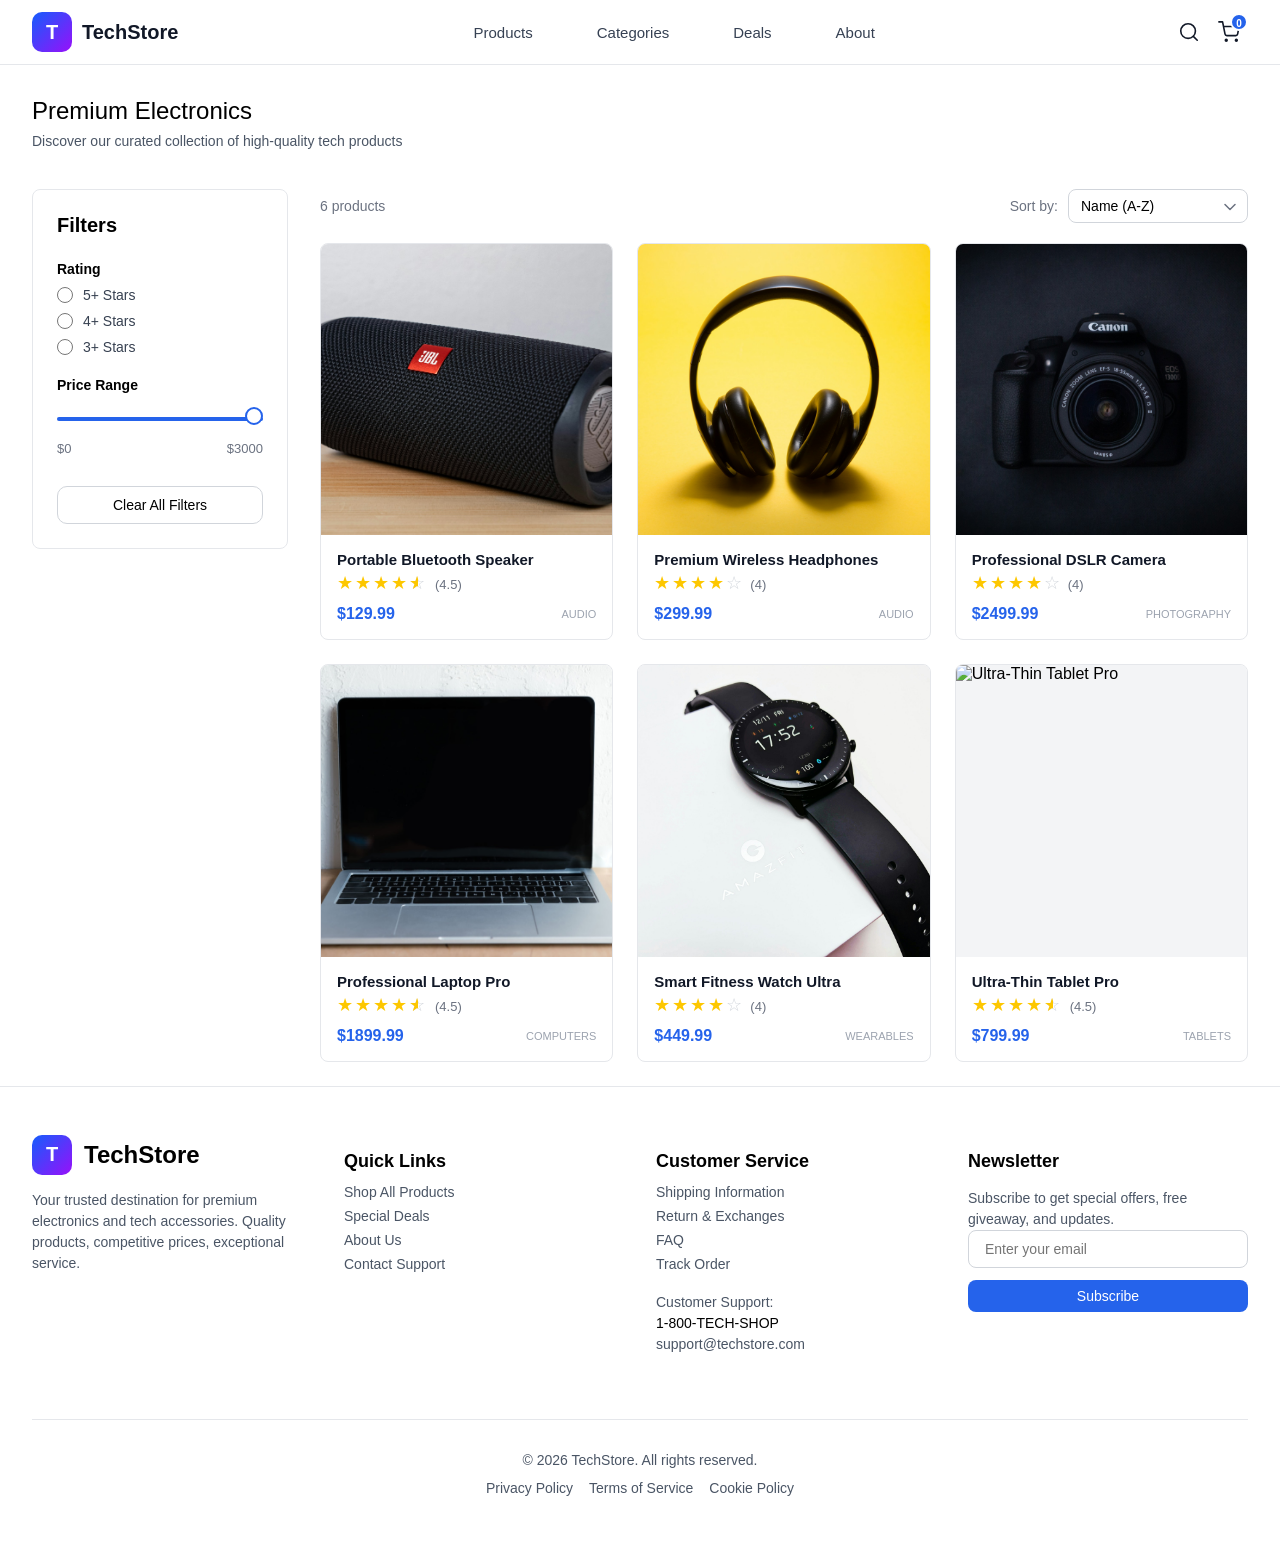
==== index.html @ c1cbee4f "fix style, razdelenie css" ====
<!DOCTYPE html>
<html lang="en">
<head>
    <meta charset="UTF-8">
    <meta name="viewport" content="width=device-width, initial-scale=1.0">
    <title>TechStore — Premium Electronics</title>
    <link rel="stylesheet" href="css/global.css">
    <link rel="stylesheet" href="css/header.css">
    <link rel="stylesheet" href="css/footer.css">
    <link rel="stylesheet" href="css/components.css">
    <link rel="stylesheet" href="css/catalog.css">
</head>
<body>
    <header class="header">
      <div class="container">
        <a href="index.html" class="logo">
            <span class="logo-icon">T</span>
            TechStore
        </a>
        <nav class="nav" aria-label="Main">
          <a href="index.html" class="nav__link">Products</a>
          <a href="#" class="nav__link">Categories</a>
          <a href="#" class="nav__link">Deals</a>
          <a href="#" class="nav__link">About</a>
        </nav>
        <div class="header-icons">
          <button type="button" class="icon-btn" aria-label="Search">
            <svg class="icon-btn__svg" width="22" height="22" viewBox="0 0 24 24" fill="none" stroke="currentColor" stroke-width="1.75" stroke-linecap="round" stroke-linejoin="round" aria-hidden="true"><circle cx="11" cy="11" r="8"/><path d="m21 21-4.3-4.3"/></svg>
          </button>
          <a href="cart.html" class="icon-btn cart-link" aria-label="Cart">
            <svg class="icon-btn__svg" width="22" height="22" viewBox="0 0 24 24" fill="none" stroke="currentColor" stroke-width="1.75" stroke-linecap="round" stroke-linejoin="round" aria-hidden="true"><circle cx="9" cy="21" r="1"/><circle cx="20" cy="21" r="1"/><path d="M1 1h4l2.68 13.39a2 2 0 0 0 2 1.61h9.72a2 2 0 0 0 2-1.61L23 6H6"/></svg>
            <span class="cart-badge">0</span>
          </a>
        </div>
    </div>
  </header>
   <main class="container">
    <div class="catalog-title">
        <h1>Premium Electronics</h1>
        <p>Discover our curated collection of high-quality tech products</p>
    </div>
    
    <div class="catalog-layout">

        <aside class="filters">
            <h3 class="filters__title">Filters</h3>

            <div class="filter-group">
                <h4 class="filter-group__title">Rating</h4>
                <label class="filter-option"><input type="radio" name="rating" value="5"> 5+ Stars</label>
                <label class="filter-option"><input type="radio" name="rating" value="4"> 4+ Stars</label>
                <label class="filter-option"><input type="radio" name="rating" value="3"> 3+ Stars</label>
            </div>

            <div class="filter-group">
                <h4 class="filter-group__title">Price Range</h4>
                <div class="price-range-single">
                    <div class="price-range-single__rail" aria-hidden="true"></div>
                    <div class="price-range-single__fill" id="price-range-fill" aria-hidden="true"></div>
                    <input type="range" id="price-range" class="price-range-single__input" min="0" max="3000" step="1" value="3000" aria-label="Maximum price">
                </div>
                <div class="price-labels">
                    <span>$0</span>
                    <span id="price-max">$3000</span>
                </div>
            </div>

            <button type="button" class="btn-clear" onclick="clearFilters()">Clear All Filters</button>
        </aside>

        <div class="catalog-right">
            <div class="catalog-toolbar">
                <span id="products-count"></span>
                <div class="sort">
                    <label class="sort__label" for="sort-select">Sort by:</label>
                    <div class="sort-select-wrap">
                        <select id="sort-select" class="sort-select" onchange="applySortAndFilter()">
                            <option value="name-asc">Name (A-Z)</option>
                            <option value="name-desc">Name (Z-A)</option>
                            <option value="price-asc">Price (Low to High)</option>
                            <option value="price-desc">Price (High to Low)</option>
                        </select>
                        <span class="sort-select__chev" aria-hidden="true">
                            <svg width="12" height="8" viewBox="0 0 12 8" fill="none"><path d="M1 1.5 6 6.5 11 1.5" stroke="currentColor" stroke-width="1.5" stroke-linecap="round" stroke-linejoin="round"/></svg>
                        </span>
                    </div>
                </div>
            </div>
            <div class="products-grid" id="products-grid"></div>
        </div>
    </div>

    </main>

    <footer class = "footer">
        <div>
            <div class = "footer-brand">
                <div class="footer-logo">
                    <div class="logo-icon">T</div>
                    <span class="logo-text">TechStore</span>
                </div>
                <p>
                    Your trusted destination for premium electronics and tech accessories. Quality products, competitive prices, exceptional service.
                </p>
                <p>

                </p>
            </div>

            <div class = "footer-links">
                <h3>Quick Links</h3>
                <ul>
                    <a href = "#">Shop All Products</a><br>
                    <a href = "#">Special Deals</a><br>
                    <a href = "#">About Us</a><br>
                    <a href = "#">Contact Support</a>
                </ul>
            </div>

            <div class = "footer-service">
                <h3>Customer Service</h3>
                <ul>
                    <a href = "#">Shipping Information</a><br>
                    <a href = "#">Return & Exchanges</a><br>
                    <a href = "#">FAQ</a><br>
                    <a href = "#">Track Order</a>
                </ul>
                <p>
                    Customer Support:<br>
                    <strong style="font-weight: 500; color: #000000;">1-800-TECH-SHOP</strong><br>
                    support@techstore.com
                </p>
            </div>

            <div class = "footer-newsletter">
                <h3>Newsletter</h3>
                <p>
                    Subscribe to get special offers, free giveaway, and updates.
                </p>
                <input type = "email" name = "email" placeholder = "Enter your email" required>
                <br>
                <button type = "submit">Subscribe</button>
            </div> 

            <div class ="footer-bottom">
                <p>
                    © 2026 TechStore. All rights reserved.
                </p>    
                <ul>
                    <a href = "#"> Privacy Policy</a>
                    <a href = "#"> Terms of Service</a>
                    <a href = "#"> Cookie Policy</a>
                </ul>
            </div>
        </div>
    </footer>
<script src="js/data.js"></script>
<script src="js/stars.js"></script>
<script src="js/cart.js"></script>
<script src="js/catalog.js"></script>
</body>
</html>
---- css/global.css ----
* {
    margin: 0;
    padding: 0;
    box-sizing: border-box;
}

body {
    font-family: 'Segoe UI', sans-serif;
    color: black;
    background: white;
}

a {
    text-decoration: none;
    color: inherit;
}

.container {
    max-width: 1536px;
    margin: 0 auto;
    padding: 0 32px;
}
---- css/header.css ----
.header {
    background-color: #fff;
    position: sticky;
    top: 0;
    z-index: 50;
    border-bottom: 1px solid #e5e7eb;
}

.header .container {
    display: flex;
    align-items: center;
    justify-content: space-between;
    min-height: 64px;
}

.header .logo { justify-self: start; }
.header .nav { grid-column: 2; justify-self: center; }
.header .header-icons { grid-column: 3; justify-self: end; }

.logo {
    display: flex;
    align-items: center;
    gap: 10px;
    font-size: 20px;
    font-weight: 700;
    color: #111827;
    flex-shrink: 0;
}

.logo-icon {
    background-image: linear-gradient(to right bottom, #155DFC 0%, #9810FA 100%);
    color: white;
    width: 40px;
    height: 40px;
    border-radius: 10px;
    display: flex;
    align-items: center;
    font-weight: 700;
    justify-content: center;
    font-size: 20px;
}

.nav {
    display: flex;
    align-items: center;
    justify-content: center;
    flex-wrap: wrap;
    gap: 64px;
}

.nav__link {
    color: #364153;
    font-size: 15px;
    font-weight: 475;
    transition: color 0.2s;
    text-decoration: none;
    white-space: nowrap;
}

.nav__link:hover { color: #2563eb; }

.header-icons {
    display: flex;
    align-items: center;
    justify-content: flex-end;
    gap: 2px;
    flex-shrink: 0;
}

.icon-btn {
    display: flex;
    align-items: center;
    justify-content: center;
    background: none;
    border: none;
    padding: 8px;
    cursor: pointer;
    position: relative;
    color: #111827;
    border-radius: 8px;
    transition: color 0.2s, background 0.2s;
}

.icon-btn:hover {
    color: #2563eb;
    background: rgba(0, 0, 0, 0.04);
}

.icon-btn__svg { display: block; flex-shrink: 0; }

.cart-badge {
    position: absolute;
    top: 0;
    right: 0;
    min-width: 18px;
    height: 18px;
    padding: 0 4px;
    background: #2563eb;
    color: white;
    font-size: 10px;
    font-weight: 600;
    line-height: 18px;
    text-align: center;
    border-radius: 9px;
    border: 2px solid #fff;
    box-sizing: border-box;
}

@media (max-width: 720px) {
    .header .container {
        flex-wrap: wrap;
        row-gap: 10px;
        height: auto;
        min-height: 56px;
        padding-top: 12px;
        padding-bottom: 12px;
    }
    .header .logo { order: 1; }
    .header .header-icons { order: 2; margin-left: auto; }
    .header .nav {
        order: 3;
        width: 100%;
        gap: 20px;
    }
}
---- css/footer.css ----
.footer {
    background-color: white;
    border-top: 1px solid #e5e7eb; 
    padding: 48px 0;
}

.footer ul { list-style: none; }
.footer a { transition: color 0.2s ease; }

.footer > div {
    max-width: 1536px;
    margin: 0 auto;
    padding: 0 32px;
    display: grid;
    gap: 32px;
    grid-template-columns: 1fr; 
}

@media (min-width: 768px) {
    .footer > div { grid-template-columns: repeat(2, minmax(0, 1fr)); }
}

@media (min-width: 1024px) {
    .footer > div { grid-template-columns: repeat(4, minmax(0, 1fr)); }
}

.footer-logo {
    display: flex;
    align-items: center;
    gap: 12px;
    margin-bottom: 15px;
}

.logo-text { font-weight: 650; font-size: 24px; color: #000; }

.footer-brand p {
    font-size: 14px;
    line-height: 1.5;
    color: #4A5565;
    margin-top: 8px;
}

.footer h3 {
    font-size: 18px;
    font-weight: 600;
    margin-top: 16px;
    margin-bottom: 8px; 
}

.footer a {
    color: #4A5565;
    display: inline-block;
    padding: 4px 0;
    font-size: 14px;
}

.footer a:hover { color: #2563eb; }

.footer-service p, .footer-newsletter p {
    margin-top: 16px;
    font-size: 14px;
    color: #4A5565;
    line-height: 1.5;
}

.footer-newsletter input[type="email"] {
    width: 100%;
    padding: 10px 16px;
    border: 1px solid #d1d5db;
    border-radius: 8px;
    font-size: 14px;
    outline: none;
    transition: border-color 0.2s, box-shadow 0.2s;
    box-sizing: border-box;
    margin-bottom: 12px;
}

.footer-newsletter input[type="email"]:focus {
    border-color: #2563eb;
    box-shadow: 0 0 0 2px rgba(37, 99, 235, 0.2);
}

.footer-newsletter button {
    width: 100%;
    background-color: #2563eb;
    color: white;
    border: none;
    border-radius: 8px;
    padding: 8px 16px;
    font-size: 14px;
    font-weight: 500;
    cursor: pointer;
    transition: background-color 0.2s;
}

.footer-newsletter button:hover { background-color: #1d4ed8; }

.footer-bottom {
    grid-column: 1 / -1;
    text-align: center;
    margin-top: 32px;
    padding-top: 32px;
    border-top: 1px solid #e5e7eb; 
    font-size: 14px;
    color: #4A5565;
}

.footer-bottom ul {
    margin-top: 8px;
    display: flex;
    justify-content: center;
    gap: 16px;
    flex-wrap: wrap;
}
---- css/components.css ----
.btn {
    display: inline-block;
    padding: 12px 28px;
    background: #2563eb;
    color: #fff;
    border-radius: 8px;
    font-weight: 600;
    transition: background 0.2s;
    cursor: pointer;
    border: none;
}
.btn:hover { background: #1d4ed8; }

.stars-inline {
    display: inline-flex;
    align-items: center;
    gap: 2px;
    font-size: 18px;
    line-height: 1;
}

.star { display: inline-block; line-height: 1; }
.star.full, .star--full { color: #fdc700; }
.star.empty, .star--empty { color: #d1d5db; }
.star--half { position: relative; width: 1em; height: 1em; }
.star__half-bg { position: absolute; left: 0; top: 0; color: #d1d5db; line-height: 1; }
.star__half-fg {
    position: absolute; left: 0; top: 0; width: 50%;
    overflow: hidden; color: #fdc700; line-height: 1;
}

.rating-num {
    font-size: 13px;
    color: #6b7280;
    margin-left: 8px;
}
---- css/catalog.css ----
.catalog-title { padding: 32px 0 16px; }
.catalog-title h1 { font-size: 24px; font-weight: 500; margin: 0 0 8px; }
.catalog-title p { color: #4A5565; font-size: 14px; }

.catalog-layout {
    display: flex;
    gap: 32px;
    align-items: flex-start;
    padding: 24px 0;
}

.filters {
    width: 256px;
    flex-shrink: 0;
    background-color: #FFFFFF;
    border: 1px solid #E5E7EB;
    border-radius: 8px;
    padding: 24px;
    position: sticky;
    top: 96px;
}

.filters__title { font-size: 20px; font-weight: 600; margin-bottom: 24px; display: flex; }
.filter-group { margin-bottom: 22px; }
.filter-group__title { font-size: 14px; font-weight: 600; margin-bottom: 10px; }
.filter-option { display: flex; align-items: center; gap: 10px; font-size: 14px; color: #374151; margin-bottom: 10px; cursor: pointer; }
.filter-option input[type="radio"] { width: 16px; height: 16px; accent-color: #2563eb; }

.price-range-single { position: relative; height: 32px; margin-top: 8px; margin-bottom: 6px; }
.price-range-single__rail { position: absolute; left: 0; right: 0; top: 50%; transform: translateY(-50%); height: 4px; background: #e5e7eb; border-radius: 2px; }
.price-range-single__fill { position: absolute; left: 0; top: 50%; transform: translateY(-50%); height: 4px; background: #2563eb; border-radius: 2px; }
.price-range-single__input { position: absolute; left: 0; top: 0; width: 100%; height: 32px; margin: 0; background: none; appearance: none; }
.price-range-single__input::-webkit-slider-thumb { appearance: none; width: 18px; height: 18px; margin-top: -7px; border-radius: 50%; background: #fff; border: 2px solid #2563eb; cursor: pointer; }
.price-labels { display: flex; justify-content: space-between; font-size: 13px; color: #6b7280; }
.btn-clear { width: 100%; padding: 10px 16px; margin-top: 8px; border: 1px solid #d1d5db; background: #fff; border-radius: 10px; font-size: 14px; font-weight: 500; cursor: pointer; }

.catalog-right { flex: 1; min-width: 0; }
.catalog-toolbar { display: flex; justify-content: space-between; align-items: center; margin-bottom: 20px; font-size: 14px; color: #6b7280; }
.sort { display: flex; align-items: center; gap: 10px; }
.sort-select { border: 1px solid #d1d5db; border-radius: 8px; padding: 8px 36px 8px 12px; font-size: 14px; background: #fff; min-width: 180px; appearance: none; cursor: pointer; }
.sort-select-wrap { position: relative; }
.sort-select__chev { position: absolute; right: 12px; top: 50%; transform: translateY(-50%); pointer-events: none; }

.products-grid {
    display: grid;
    grid-template-columns: repeat(3, minmax(0, 1fr));
    gap: 24px;
}

.product-card {
    border: 1px solid #e5e7eb;
    border-radius: 8px;
    background: #fff;
    display: flex;
    flex-direction: column;
    width: 100%;
    height: 100%;
    overflow: hidden;
    transition: box-shadow 0.25s ease;
}

.product-card:hover { box-shadow: 0 10px 15px -3px rgba(0,0,0,0.1); }

.product-card__media { display: block; width: 100%; aspect-ratio: 1/1; overflow: hidden; background: #f3f4f6; }
.product-card img { width: 100%; height: 100%; object-fit: cover; transition: transform 0.3s; }
.product-card:hover img { transform: scale(1.05); }

.product-card__info { padding: 16px; display: flex; flex-direction: column; flex-grow: 1; }
.product-card__name { font-size: 15px; font-weight: 600; margin-bottom: 6px; color: #111827; }
.product-card__bottom { display: flex; justify-content: space-between; align-items: center; margin-top: auto; padding-top: 12px; }
.product-card__price { font-size: 16px; font-weight: 700; color: #2563eb; }
.product-card__category { font-size: 11px; color: #9ca3af; text-transform: uppercase; }

@media (max-width: 1024px) {
    .catalog-layout { flex-direction: column; }
    .filters { width: 100%; position: static; }
    .products-grid { grid-template-columns: repeat(2, minmax(0, 1fr)); }
}
@media (max-width: 640px) {
    .products-grid { grid-template-columns: 1fr; }
}
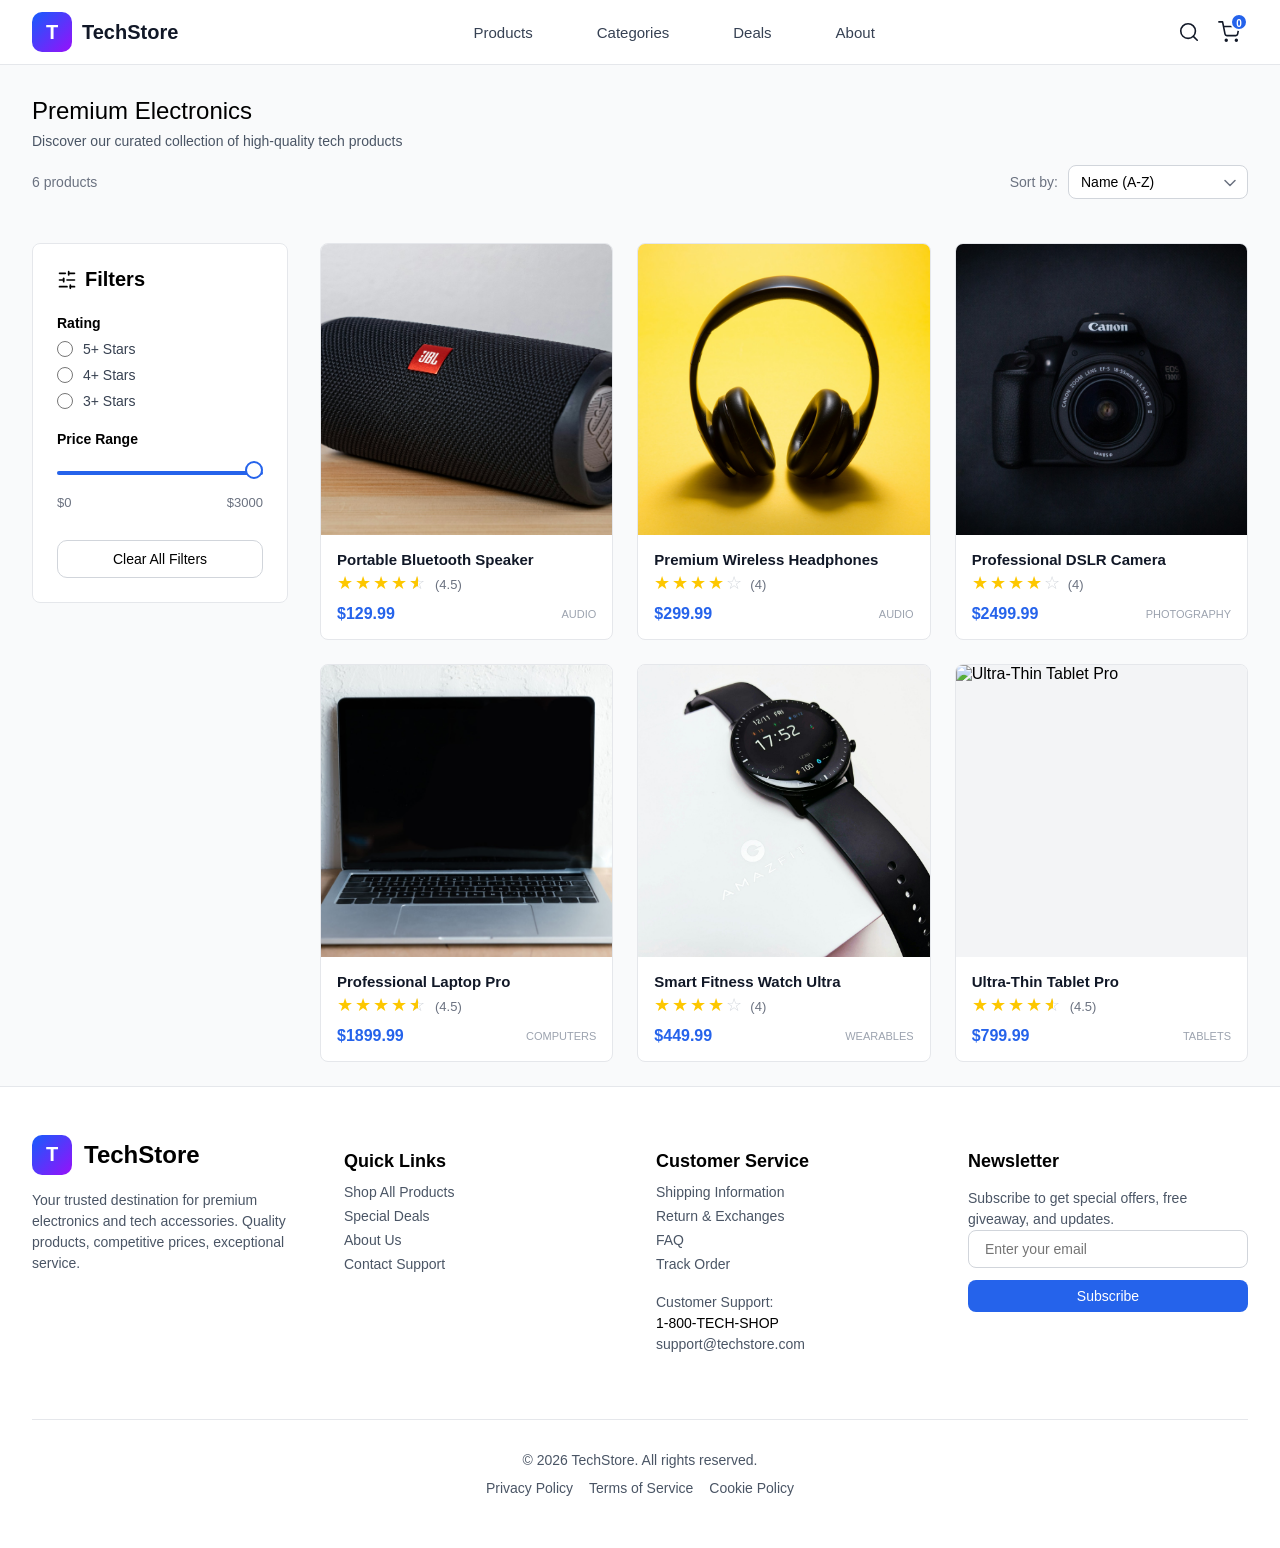
==== commit 13c27a04: "fix structure product visualize" ====
--- a/index.html
+++ b/index.html
@@ -40,10 +40,30 @@
         <p>Discover our curated collection of high-quality tech products</p>
     </div>
     
+    <div class="catalog-toolbar">
+                    <span id="products-count"></span>
+                    <div class="sort">
+                        <label class="sort__label" for="sort-select">Sort by:</label>
+                        <div class="sort-select-wrap">
+                            <select id="sort-select" class="sort-select" onchange="applySortAndFilter()">
+                                <option value="name-asc">Name (A-Z)</option>
+                                <option value="name-desc">Name (Z-A)</option>
+                                <option value="price-asc">Price (Low to High)</option>
+                                <option value="price-desc">Price (High to Low)</option>
+                            </select>
+                            <span class="sort-select__chev" aria-hidden="true">
+                                <svg width="12" height="8" viewBox="0 0 12 8" fill="none"><path d="M1 1.5 6 6.5 11 1.5" stroke="currentColor" stroke-width="1.5" stroke-linecap="round" stroke-linejoin="round"/></svg>
+                            </span>
+                        </div>
+                    </div>
+                </div>
+
     <div class="catalog-layout">
 
         <aside class="filters">
-            <h3 class="filters__title">Filters</h3>
+            <h3 class="filters__title" style="display: flex; align-items: center; gap: 8px;">
+             <img src="icons/filters.svg" alt="filters" width="20" height="20">Filters
+            </h3>
 
             <div class="filter-group">
                 <h4 class="filter-group__title">Rating</h4>
@@ -69,23 +89,7 @@
         </aside>
 
         <div class="catalog-right">
-            <div class="catalog-toolbar">
-                <span id="products-count"></span>
-                <div class="sort">
-                    <label class="sort__label" for="sort-select">Sort by:</label>
-                    <div class="sort-select-wrap">
-                        <select id="sort-select" class="sort-select" onchange="applySortAndFilter()">
-                            <option value="name-asc">Name (A-Z)</option>
-                            <option value="name-desc">Name (Z-A)</option>
-                            <option value="price-asc">Price (Low to High)</option>
-                            <option value="price-desc">Price (High to Low)</option>
-                        </select>
-                        <span class="sort-select__chev" aria-hidden="true">
-                            <svg width="12" height="8" viewBox="0 0 12 8" fill="none"><path d="M1 1.5 6 6.5 11 1.5" stroke="currentColor" stroke-width="1.5" stroke-linecap="round" stroke-linejoin="round"/></svg>
-                        </span>
-                    </div>
-                </div>
-            </div>
+            
             <div class="products-grid" id="products-grid"></div>
         </div>
     </div>
--- a/css/global.css
+++ b/css/global.css
@@ -7,7 +7,7 @@
 body {
     font-family: 'Segoe UI', sans-serif;
     color: black;
-    background: white;
+    background: #f9fafb;
 }
 
 a {
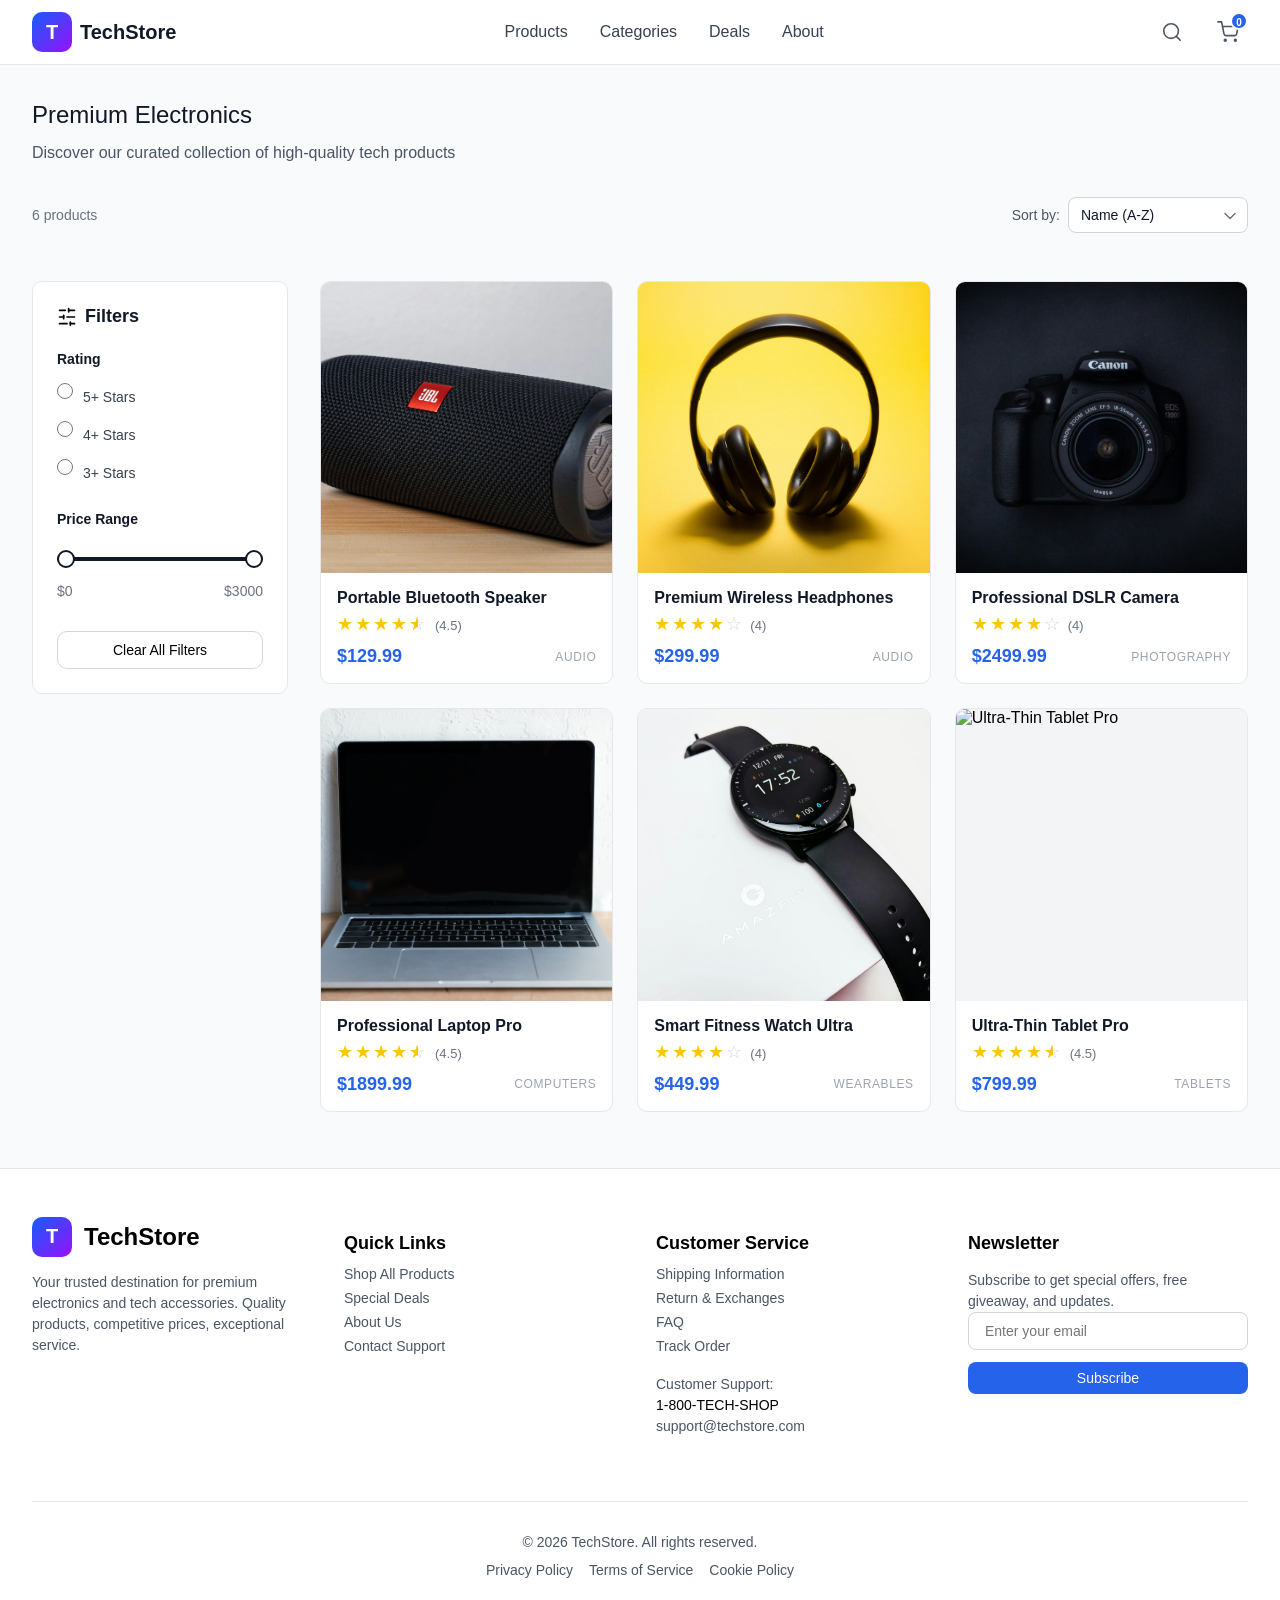
==== commit 6b956e83: "fix catalog adding dual range slider" ====
--- a/index.html
+++ b/index.html
@@ -72,16 +72,20 @@
                 <label class="filter-option"><input type="radio" name="rating" value="3"> 3+ Stars</label>
             </div>
 
-            <div class="filter-group">
+                        <div class="filter-group">
                 <h4 class="filter-group__title">Price Range</h4>
-                <div class="price-range-single">
-                    <div class="price-range-single__rail" aria-hidden="true"></div>
-                    <div class="price-range-single__fill" id="price-range-fill" aria-hidden="true"></div>
-                    <input type="range" id="price-range" class="price-range-single__input" min="0" max="3000" step="1" value="3000" aria-label="Maximum price">
+                
+                <div class="dual-slider-container">
+                    <div class="dual-slider-track"></div>
+                    <div class="dual-slider-fill" id="slider-fill"></div>
+                    
+                    <input type="range" min="0" max="3000" value="0" id="slider-min" class="dual-slider-input">
+                    <input type="range" min="0" max="3000" value="3000" id="slider-max" class="dual-slider-input">
                 </div>
+
                 <div class="price-labels">
-                    <span>$0</span>
-                    <span id="price-max">$3000</span>
+                    <span id="price-min-label">$0</span>
+                    <span id="price-max-label">$3000</span>
                 </div>
             </div>
 
--- a/css/header.css
+++ b/css/header.css
@@ -20,11 +20,12 @@
 .logo {
     display: flex;
     align-items: center;
-    gap: 10px;
+    gap: 8px;
     font-size: 20px;
     font-weight: 700;
     color: #111827;
     flex-shrink: 0;
+    text-decoration: none;
 }
 
 .logo-icon {
@@ -45,14 +46,14 @@
     align-items: center;
     justify-content: center;
     flex-wrap: wrap;
-    gap: 64px;
+    gap: 32px;
 }
 
 .nav__link {
-    color: #364153;
-    font-size: 15px;
-    font-weight: 475;
-    transition: color 0.2s;
+    color: #374151;
+    font-size: 16px;
+    font-weight: 500;
+    transition: color 0.15 ease-in-out;
     text-decoration: none;
     white-space: nowrap;
 }
@@ -63,7 +64,7 @@
     display: flex;
     align-items: center;
     justify-content: flex-end;
-    gap: 2px;
+    gap: 16px;
     flex-shrink: 0;
 }
 
@@ -73,20 +74,25 @@
     justify-content: center;
     background: none;
     border: none;
+    width: 40px;
+    height: 40px;
     padding: 8px;
     cursor: pointer;
     position: relative;
-    color: #111827;
-    border-radius: 8px;
+    color: #4b5563;
+    border-radius: 50%;
     transition: color 0.2s, background 0.2s;
 }
 
 .icon-btn:hover {
-    color: #2563eb;
-    background: rgba(0, 0, 0, 0.04);
+    color: #111827;
+    background: #f3f4f6;
 }
 
-.icon-btn__svg { display: block; flex-shrink: 0; }
+.icon-btn__svg { 
+    display: block; 
+    flex-shrink: 0; 
+}
 
 .cart-badge {
     position: absolute;
--- a/css/catalog.css
+++ b/css/catalog.css
@@ -1,6 +1,19 @@
-.catalog-title { padding: 32px 0 16px; }
-.catalog-title h1 { font-size: 24px; font-weight: 500; margin: 0 0 8px; }
-.catalog-title p { color: #4A5565; font-size: 14px; }
+
+main.container {
+    padding-top: 32px;
+    padding-bottom: 32px;
+}
+
+.catalog-title { padding:0; padding-bottom: 32px; }
+.catalog-title h1 { 
+    font-size: 24px;
+    line-height: 36px; 
+    font-weight: 500; 
+    color: #111827;
+    margin: 0 0 8px 0;
+    letter-spacing: normal; 
+}
+.catalog-title p { color: #4A5565; font-size: 16px; line-height: 24px; margin: 0;}
 
 .catalog-layout {
     display: flex;
@@ -14,33 +27,145 @@
     flex-shrink: 0;
     background-color: #FFFFFF;
     border: 1px solid #E5E7EB;
-    border-radius: 8px;
+    border-radius: 10px;
     padding: 24px;
     position: sticky;
     top: 96px;
 }
 
-.filters__title { font-size: 20px; font-weight: 600; margin-bottom: 24px; display: flex; }
-.filter-group { margin-bottom: 22px; }
-.filter-group__title { font-size: 14px; font-weight: 600; margin-bottom: 10px; }
-.filter-option { display: flex; align-items: center; gap: 10px; font-size: 14px; color: #374151; margin-bottom: 10px; cursor: pointer; }
-.filter-option input[type="radio"] { width: 16px; height: 16px; accent-color: #2563eb; }
-
-.price-range-single { position: relative; height: 32px; margin-top: 8px; margin-bottom: 6px; }
-.price-range-single__rail { position: absolute; left: 0; right: 0; top: 50%; transform: translateY(-50%); height: 4px; background: #e5e7eb; border-radius: 2px; }
-.price-range-single__fill { position: absolute; left: 0; top: 50%; transform: translateY(-50%); height: 4px; background: #2563eb; border-radius: 2px; }
-.price-range-single__input { position: absolute; left: 0; top: 0; width: 100%; height: 32px; margin: 0; background: none; appearance: none; }
-.price-range-single__input::-webkit-slider-thumb { appearance: none; width: 18px; height: 18px; margin-top: -7px; border-radius: 50%; background: #fff; border: 2px solid #2563eb; cursor: pointer; }
-.price-labels { display: flex; justify-content: space-between; font-size: 13px; color: #6b7280; }
-.btn-clear { width: 100%; padding: 10px 16px; margin-top: 8px; border: 1px solid #d1d5db; background: #fff; border-radius: 10px; font-size: 14px; font-weight: 500; cursor: pointer; }
+.filters__title { font-size: 18px; font-weight: 600; margin-bottom: 24px; display: flex; color: #111827; }
+.filter-group { margin-bottom: 24px; }
+.filter-group__title { font-size: 14px; font-weight: 600;color: #111827; margin-bottom: 16px; }
+.filter-option { 
+    display: flex; 
+    align-items: center; 
+    gap: 10px; 
+    font-size: 14px; 
+    color: #374151; 
+    margin-bottom: 10px; 
+    cursor: pointer; 
+}
+.filter-option input[type="radio"] { 
+    width: 16px;
+    font-size: 14px;
+    margin-bottom: 12px; 
+    height: 16px; 
+    color: #4b5563;
+    accent-color: #2563eb; }
+
+.dual-slider-container {
+    position: relative;
+    height: 32px;
+    margin-top: 10px;
+    margin-bottom: 6px;
+    display: flex;
+    align-items: center;
+}
+.dual-slider-track {
+    position: absolute;
+    width: 100%;
+    height: 4px;
+    background-color: #e5e7eb;
+    border-radius: 2px;
+    z-index: 1;
+}
+
+.dual-slider-fill {
+    position: absolute;
+    height: 4px;
+    background-color: #111827;
+    border-radius: 2px;
+    z-index: 2;
+    left: 0%;
+    right: 100%;
+}
+
+.dual-slider-input{
+    position: absolute;
+    width: 100%;
+    appearance: none;
+    -webkit-appearance: none;
+    background: transparent;
+    pointer-events: none;
+    z-index: 3;
+    margin: 0;
+}
+
+.dual-slider-input::-webkit-slider-thumb{
+    appearance: none;
+    -webkit-appearance: none;
+    pointer-events: auto;
+    width: 18px;
+    height: 18px;
+    border-radius: 50%;
+    background: #fff;
+    border: 2px solid #111827;
+    cursor: pointer;
+    position: relative;
+}
+
+.dual-slider-input::-moz-range-thumb{
+    pointer-events: auto;
+    width: 14px;
+    height: 14px;
+    border-radius: 50%;
+    background: #fff;
+    border: 2px solid #111827;
+    cursor: pointer;
+}
+
+.price-labels{
+    display: flex;
+    justify-content: space-between;
+    margin-top: 8px;
+    width: 100%;
+}
+
+.price-labels span {
+    font-size: 14px;
+    color: #6b7280;
+    font-weight: 500;
+}
+
+.btn-clear { 
+    width: 100%; 
+    padding: 10px 16px; 
+    margin-top: 8px; 
+    border: 1px solid #d1d5db; 
+    background: #fff; 
+    border-radius: 10px; 
+    font-size: 14px; 
+    font-weight: 500; 
+    cursor: pointer; 
+}
 
 .catalog-right { flex: 1; min-width: 0; }
-.catalog-toolbar { display: flex; justify-content: space-between; align-items: center; margin-bottom: 20px; font-size: 14px; color: #6b7280; }
-.sort { display: flex; align-items: center; gap: 10px; }
-.sort-select { border: 1px solid #d1d5db; border-radius: 8px; padding: 8px 36px 8px 12px; font-size: 14px; background: #fff; min-width: 180px; appearance: none; cursor: pointer; }
+.catalog-toolbar { display: flex; justify-content: space-between; align-items: center; margin-bottom: 24px; font-size: 14px; color: #6b7280; }
+.sort { display: flex; align-items: center; gap: 8px; }
+.sort-select { 
+    border: 1px solid #d1d5db; 
+    border-radius: 8px; 
+    padding: 8px 36px 8px 12px;
+    height: 36px; 
+    font-size: 14px;
+    color: #111827; 
+    background: #fff; 
+    min-width: 180px; 
+    appearance: none; 
+    cursor: pointer; }
+
 .sort-select-wrap { position: relative; }
-.sort-select__chev { position: absolute; right: 12px; top: 50%; transform: translateY(-50%); pointer-events: none; }
-
+.sort-select__chev { 
+    position: absolute; 
+    right: 12px; 
+    top: 50%; 
+    transform: translateY(-50%); 
+    pointer-events: none; 
+}
+.sort__label {
+    color: #4b5563;
+    font-size: 14px;
+}
 .products-grid {
     display: grid;
     grid-template-columns: repeat(3, minmax(0, 1fr));
@@ -49,27 +174,27 @@
 
 .product-card {
     border: 1px solid #e5e7eb;
-    border-radius: 8px;
+    border-radius: 10px;
     background: #fff;
     display: flex;
     flex-direction: column;
     width: 100%;
     height: 100%;
     overflow: hidden;
-    transition: box-shadow 0.25s ease;
-}
-
-.product-card:hover { box-shadow: 0 10px 15px -3px rgba(0,0,0,0.1); }
+    transition: box-shadow 0.15s cubic-bezier(0.4, 0, 0.2, 1);
+}
+
+.product-card:hover { box-shadow: 0 10px 15px -3px rgba(0, 0, 0, 0.1), 0 4px 6px -4px rgba(0, 0, 0, 0.1);}
 
 .product-card__media { display: block; width: 100%; aspect-ratio: 1/1; overflow: hidden; background: #f3f4f6; }
 .product-card img { width: 100%; height: 100%; object-fit: cover; transition: transform 0.3s; }
 .product-card:hover img { transform: scale(1.05); }
 
-.product-card__info { padding: 16px; display: flex; flex-direction: column; flex-grow: 1; }
-.product-card__name { font-size: 15px; font-weight: 600; margin-bottom: 6px; color: #111827; }
+.product-card__info { padding:16px; display: flex; flex-direction: column; flex-grow: 1; }
+.product-card__name { font-size: 16px; font-weight: 600; margin-bottom: 8px; color: #111827; }
 .product-card__bottom { display: flex; justify-content: space-between; align-items: center; margin-top: auto; padding-top: 12px; }
-.product-card__price { font-size: 16px; font-weight: 700; color: #2563eb; }
-.product-card__category { font-size: 11px; color: #9ca3af; text-transform: uppercase; }
+.product-card__price { font-size: 18px; font-weight: 700; color: #2563eb; }
+.product-card__category { font-size: 12px; color: #9ca3af; text-transform: uppercase; letter-spacing: 0.05em; }
 
 @media (max-width: 1024px) {
     .catalog-layout { flex-direction: column; }
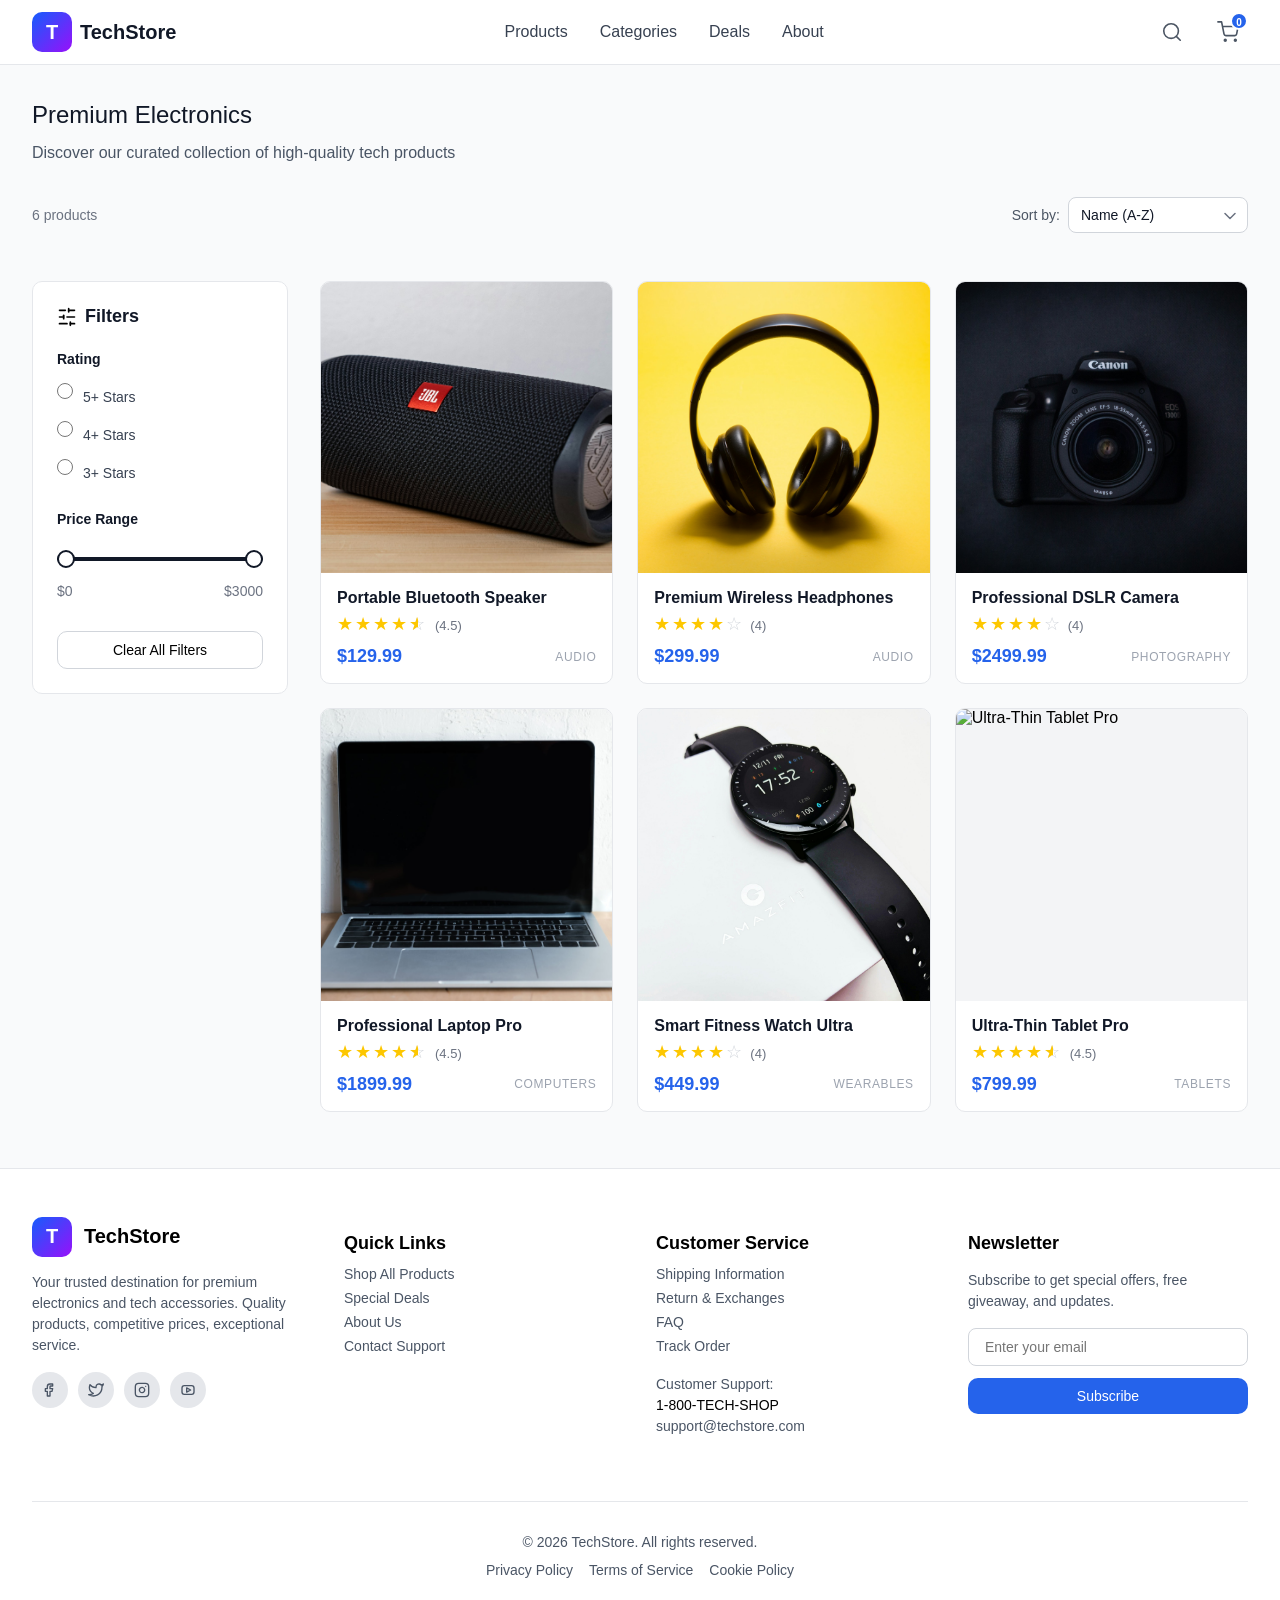
==== commit 882e6b36: "Create icons for social networks. Now the text for the empty cart is in the middle" ====
--- a/index.html
+++ b/index.html
@@ -110,9 +110,31 @@
                 <p>
                     Your trusted destination for premium electronics and tech accessories. Quality products, competitive prices, exceptional service.
                 </p>
-                <p>
-
-                </p>
+                <div class="footer-social">
+                    <a href="#" class="footer-social__link" aria-label="Facebook">
+                        <svg class="footer-social__icon" viewBox="0 0 24 24" fill="none" stroke="currentColor" stroke-width="2" stroke-linecap="round" stroke-linejoin="round" aria-hidden="true">
+                            <path d="M15 3h-3a4 4 0 0 0-4 4v3H5v4h3v7h4v-7h3l1-4h-4V7a1 1 0 0 1 1-1h3V3z"/>
+                        </svg>
+                    </a>
+                    <a href="#" class="footer-social__link" aria-label="Twitter">
+                        <svg class="footer-social__icon" viewBox="0 0 24 24" fill="none" stroke="currentColor" stroke-width="2" stroke-linecap="round" stroke-linejoin="round" aria-hidden="true">
+                            <path d="M23 3a10.9 10.9 0 0 1-3.14 1.53A4.48 4.48 0 0 0 12 7.5v1A10.66 10.66 0 0 1 3 4s-4 9 5 13a11.64 11.64 0 0 1-7 2c9 5 20 0 20-11.5a4.5 4.5 0 0 0-.08-.83A7.72 7.72 0 0 0 23 3z"/>
+                        </svg>
+                    </a>
+                    <a href="#" class="footer-social__link" aria-label="Instagram">
+                        <svg class="footer-social__icon" viewBox="0 0 24 24" fill="none" stroke="currentColor" stroke-width="2" stroke-linecap="round" stroke-linejoin="round" aria-hidden="true">
+                            <rect x="2" y="2" width="20" height="20" rx="5" ry="5"/>
+                            <path d="M16 11.37a4 4 0 1 1-3.37-3.37 4 4 0 0 1 3.37 3.37z"/>
+                            <line x1="17.5" y1="6.5" x2="17.5" y2="6.5"/>
+                        </svg>
+                    </a>
+                    <a href="#" class="footer-social__link" aria-label="YouTube">
+                        <svg class="footer-social__icon" viewBox="0 0 24 24" fill="none" stroke="currentColor" stroke-width="2" stroke-linecap="round" stroke-linejoin="round" aria-hidden="true">
+                            <rect x="3" y="5.5" width="18" height="13" rx="3.5" ry="3.5"/>
+                            <polygon points="10 8.8 16 12 10 15.2 10 8.8"/>
+                        </svg>
+                    </a>
+                </div>
             </div>
 
             <div class = "footer-links">
@@ -167,4 +189,4 @@
 <script src="js/cart.js"></script>
 <script src="js/catalog.js"></script>
 </body>
-</html>+</html>
--- a/css/header.css
+++ b/css/header.css
@@ -52,7 +52,7 @@
 .nav__link {
     color: #374151;
     font-size: 16px;
-    font-weight: 500;
+    font-weight: 400;
     transition: color 0.15 ease-in-out;
     text-decoration: none;
     white-space: nowrap;
--- a/css/footer.css
+++ b/css/footer.css
@@ -2,6 +2,7 @@
     background-color: white;
     border-top: 1px solid #e5e7eb; 
     padding: 48px 0;
+    
 }
 
 .footer ul { list-style: none; }
@@ -31,13 +32,43 @@
     margin-bottom: 15px;
 }
 
-.logo-text { font-weight: 650; font-size: 24px; color: #000; }
+.logo-text { font-weight: 700; font-size: 20px; color: #000; }
 
 .footer-brand p {
-    font-size: 14px;
+    font-size: 14px; 
     line-height: 1.5;
     color: #4A5565;
     margin-top: 8px;
+}
+
+.footer-social {
+    display: flex;
+    align-items: center;
+    gap: 10px;
+    margin-top: 16px;
+}
+
+.footer-social__link {
+    width: 36px;
+    height: 36px;
+    border-radius: 50%;
+    background: #e5e7eb;
+    display: inline-flex;
+    align-items: center;
+    justify-content: center;
+    color: #4A5565;
+    padding: 0;
+    transition: background-color 0.2s ease, color 0.2s ease;
+}
+
+.footer-social__link:hover {
+    background: #2563eb;
+    color: #fff;
+}
+
+.footer-social__icon {
+    width: 16px;
+    height: 16px;
 }
 
 .footer h3 {
@@ -54,7 +85,34 @@
     font-size: 14px;
 }
 
+.footer .footer-social__link {
+    width: 36px;
+    height: 36px;
+    border-radius: 50%;
+    background: #e5e7eb;
+    display: inline-flex;
+    align-items: center;
+    justify-content: center;
+    color: #4A5565;
+    padding: 0;
+    font-size: 0;
+    line-height: 1;
+    flex-shrink: 0;
+    transition: background-color 0.2s ease, color 0.2s ease;
+}
+
+.footer .footer-social__icon {
+    width: 16px;
+    height: 16px;
+    display: block;
+}
+
 .footer a:hover { color: #2563eb; }
+
+.footer .footer-social__link:hover {
+    background: #2563eb;
+    color: #fff;
+}
 
 .footer-service p, .footer-newsletter p {
     margin-top: 16px;
@@ -73,6 +131,7 @@
     transition: border-color 0.2s, box-shadow 0.2s;
     box-sizing: border-box;
     margin-bottom: 12px;
+    margin-top: 16px;
 }
 
 .footer-newsletter input[type="email"]:focus {
@@ -82,10 +141,11 @@
 
 .footer-newsletter button {
     width: 100%;
+    height: 36px;
     background-color: #2563eb;
     color: white;
     border: none;
-    border-radius: 8px;
+    border-radius: 10px;
     padding: 8px 16px;
     font-size: 14px;
     font-weight: 500;
@@ -111,4 +171,4 @@
     justify-content: center;
     gap: 16px;
     flex-wrap: wrap;
-}+}
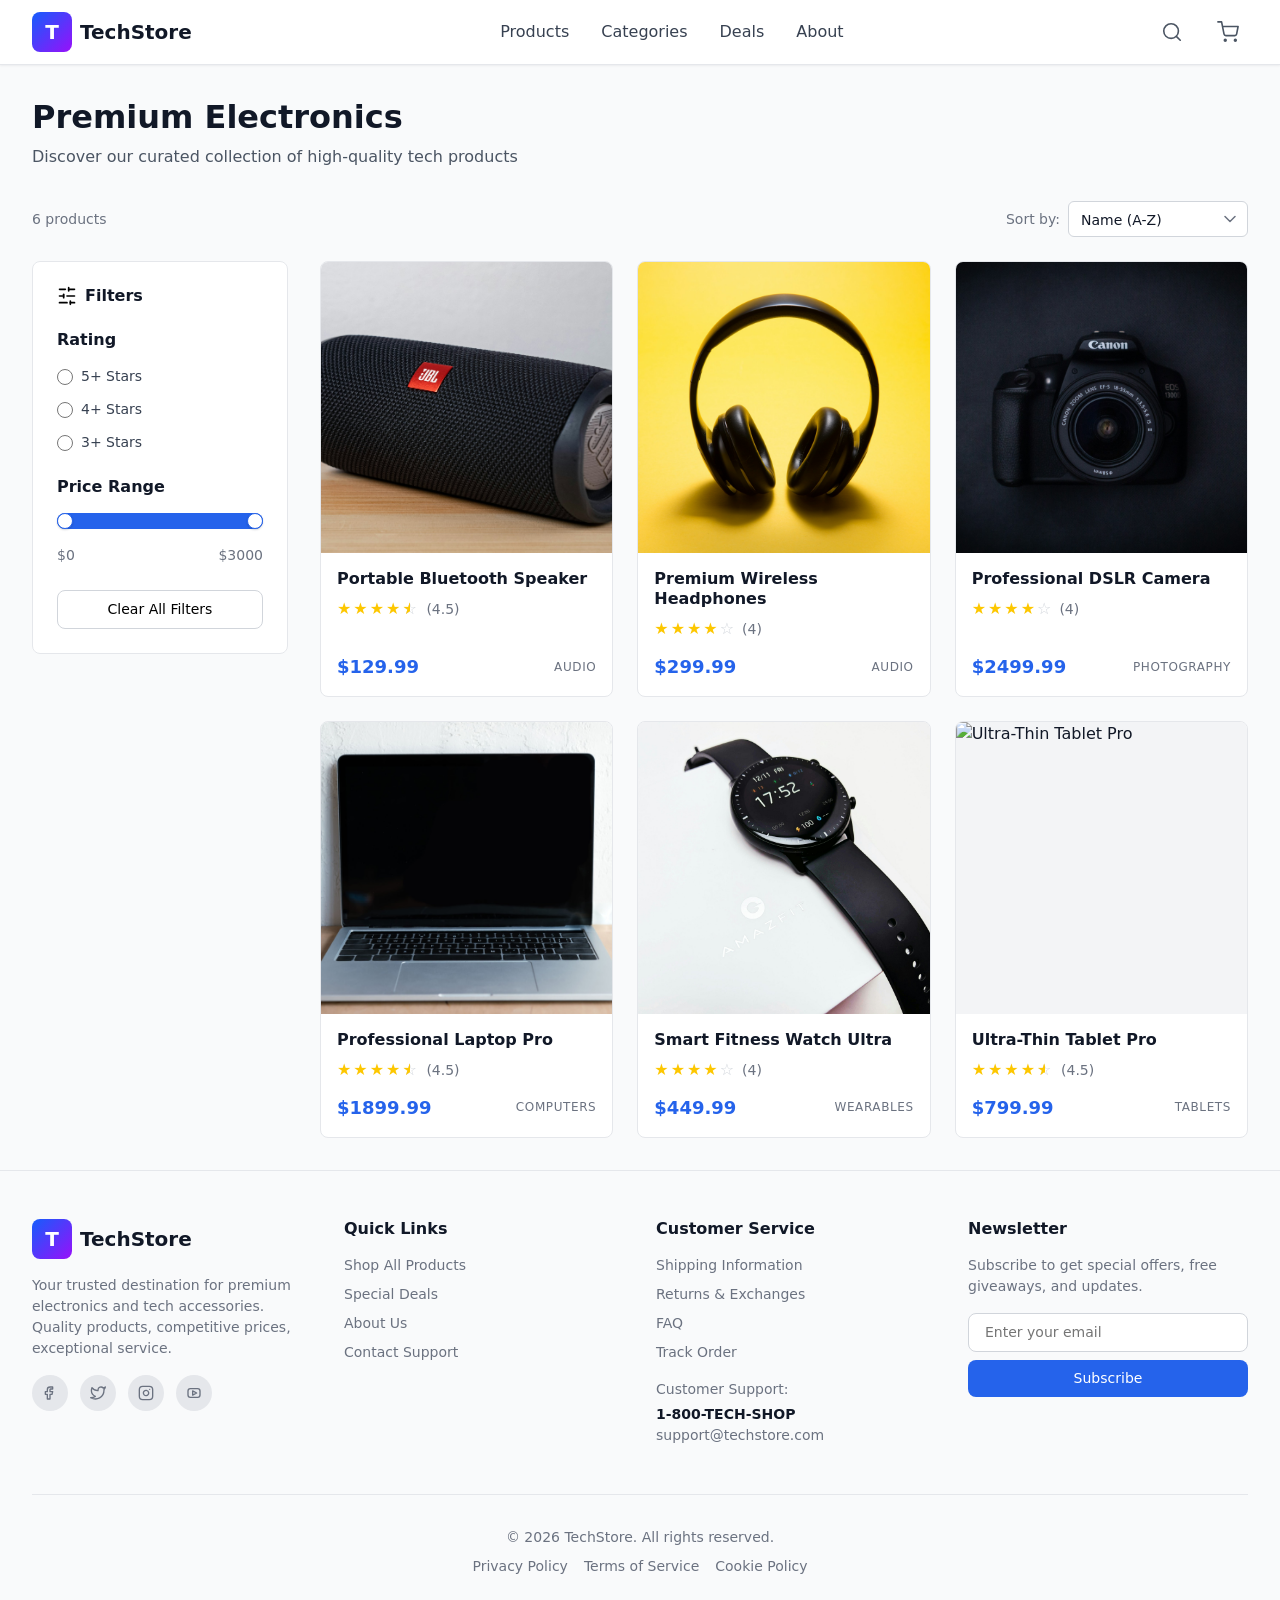
==== commit 0308a8ab: "fix: fixed to pixel-perfect, Den4eek delay" ====
--- a/index.html
+++ b/index.html
@@ -3,7 +3,7 @@
 <head>
     <meta charset="UTF-8">
     <meta name="viewport" content="width=device-width, initial-scale=1.0">
-    <title>TechStore — Premium Electronics</title>
+    <title>TechStore &mdash; Premium Electronics</title>
     <link rel="stylesheet" href="css/global.css">
     <link rel="stylesheet" href="css/header.css">
     <link rel="stylesheet" href="css/footer.css">
@@ -12,181 +12,177 @@
 </head>
 <body>
     <header class="header">
-      <div class="container">
-        <a href="index.html" class="logo">
-            <span class="logo-icon">T</span>
-            TechStore
-        </a>
-        <nav class="nav" aria-label="Main">
-          <a href="index.html" class="nav__link">Products</a>
-          <a href="#" class="nav__link">Categories</a>
-          <a href="#" class="nav__link">Deals</a>
-          <a href="#" class="nav__link">About</a>
-        </nav>
-        <div class="header-icons">
-          <button type="button" class="icon-btn" aria-label="Search">
-            <svg class="icon-btn__svg" width="22" height="22" viewBox="0 0 24 24" fill="none" stroke="currentColor" stroke-width="1.75" stroke-linecap="round" stroke-linejoin="round" aria-hidden="true"><circle cx="11" cy="11" r="8"/><path d="m21 21-4.3-4.3"/></svg>
-          </button>
-          <a href="cart.html" class="icon-btn cart-link" aria-label="Cart">
-            <svg class="icon-btn__svg" width="22" height="22" viewBox="0 0 24 24" fill="none" stroke="currentColor" stroke-width="1.75" stroke-linecap="round" stroke-linejoin="round" aria-hidden="true"><circle cx="9" cy="21" r="1"/><circle cx="20" cy="21" r="1"/><path d="M1 1h4l2.68 13.39a2 2 0 0 0 2 1.61h9.72a2 2 0 0 0 2-1.61L23 6H6"/></svg>
-            <span class="cart-badge">0</span>
-          </a>
+        <div class="container">
+            <a href="index.html" class="logo">
+                <span class="logo-icon">T</span>
+                <span class="logo-wordmark">TechStore</span>
+            </a>
+            <nav class="nav" aria-label="Main">
+                <a href="index.html" class="nav__link">Products</a>
+                <a href="#" class="nav__link">Categories</a>
+                <a href="#" class="nav__link">Deals</a>
+                <a href="#" class="nav__link">About</a>
+            </nav>
+            <div class="header-icons">
+                <button type="button" class="icon-btn" aria-label="Search">
+                    <svg class="icon-btn__svg" width="22" height="22" viewBox="0 0 24 24" fill="none" stroke="currentColor" stroke-width="1.75" stroke-linecap="round" stroke-linejoin="round" aria-hidden="true"><circle cx="11" cy="11" r="8"/><path d="m21 21-4.3-4.3"/></svg>
+                </button>
+                <a href="cart.html" class="icon-btn cart-link" aria-label="Cart">
+                    <svg class="icon-btn__svg" width="22" height="22" viewBox="0 0 24 24" fill="none" stroke="currentColor" stroke-width="1.75" stroke-linecap="round" stroke-linejoin="round" aria-hidden="true"><circle cx="9" cy="21" r="1"/><circle cx="20" cy="21" r="1"/><path d="M1 1h4l2.68 13.39a2 2 0 0 0 2 1.61h9.72a2 2 0 0 0 2-1.61L23 6H6"/></svg>
+                    <span class="cart-badge" hidden></span>
+                </a>
+                <button type="button" class="icon-btn menu-btn" aria-label="Menu">
+                    <svg class="icon-btn__svg" width="22" height="22" viewBox="0 0 24 24" fill="none" stroke="currentColor" stroke-width="1.75" stroke-linecap="round" stroke-linejoin="round" aria-hidden="true"><line x1="4" y1="6" x2="20" y2="6"/><line x1="4" y1="12" x2="20" y2="12"/><line x1="4" y1="18" x2="20" y2="18"/></svg>
+                </button>
+            </div>
         </div>
-    </div>
-  </header>
-   <main class="container">
-    <div class="catalog-title">
-        <h1>Premium Electronics</h1>
-        <p>Discover our curated collection of high-quality tech products</p>
-    </div>
-    
-    <div class="catalog-toolbar">
-                    <span id="products-count"></span>
-                    <div class="sort">
-                        <label class="sort__label" for="sort-select">Sort by:</label>
-                        <div class="sort-select-wrap">
-                            <select id="sort-select" class="sort-select" onchange="applySortAndFilter()">
-                                <option value="name-asc">Name (A-Z)</option>
-                                <option value="name-desc">Name (Z-A)</option>
-                                <option value="price-asc">Price (Low to High)</option>
-                                <option value="price-desc">Price (High to Low)</option>
-                            </select>
-                            <span class="sort-select__chev" aria-hidden="true">
-                                <svg width="12" height="8" viewBox="0 0 12 8" fill="none"><path d="M1 1.5 6 6.5 11 1.5" stroke="currentColor" stroke-width="1.5" stroke-linecap="round" stroke-linejoin="round"/></svg>
-                            </span>
+    </header>
+
+    <main class="container">
+        <div class="catalog-title">
+            <h1>Premium Electronics</h1>
+            <p>Discover our curated collection of high-quality tech products</p>
+        </div>
+
+        <div class="catalog-toolbar">
+            <div class="catalog-toolbar__left">
+                <button type="button" class="catalog-filter-btn" aria-label="Filters">
+                    <img src="icons/filters.svg" alt="" width="16" height="16" aria-hidden="true">
+                    <span>Filters</span>
+                </button>
+                <span id="products-count"></span>
+            </div>
+            <div class="sort">
+                <label class="sort__label" for="sort-select">Sort by:</label>
+                <div class="sort-select-wrap">
+                    <select id="sort-select" class="sort-select" onchange="applySortAndFilter()">
+                        <option value="name-asc">Name (A-Z)</option>
+                        <option value="name-desc">Name (Z-A)</option>
+                        <option value="price-asc">Price (Low to High)</option>
+                        <option value="price-desc">Price (High to Low)</option>
+                    </select>
+                    <span class="sort-select__chev" aria-hidden="true">
+                        <svg width="12" height="8" viewBox="0 0 12 8" fill="none"><path d="M1 1.5 6 6.5 11 1.5" stroke="currentColor" stroke-width="1.5" stroke-linecap="round" stroke-linejoin="round"/></svg>
+                    </span>
+                </div>
+            </div>
+        </div>
+
+        <div class="catalog-layout">
+            <aside class="filters">
+                <div class="filters__panel">
+                    <h2 class="filters__title">
+                        <img src="icons/filters.svg" alt="" width="20" height="20" aria-hidden="true">
+                        Filters
+                    </h2>
+
+                    <div class="filter-group">
+                        <h3 class="filter-group__title">Rating</h3>
+                        <div class="filter-group__options">
+                            <label class="filter-option"><input type="radio" name="rating" value="5"> 5+ Stars</label>
+                            <label class="filter-option"><input type="radio" name="rating" value="4"> 4+ Stars</label>
+                            <label class="filter-option"><input type="radio" name="rating" value="3"> 3+ Stars</label>
                         </div>
+                    </div>
+
+                    <div class="filter-group">
+                        <h3 class="filter-group__title">Price Range</h3>
+                        <div class="dual-slider-container">
+                            <div class="dual-slider-track"></div>
+                            <div class="dual-slider-fill" id="slider-fill"></div>
+                            <input type="range" min="0" max="3000" value="0" id="slider-min" class="dual-slider-input">
+                            <input type="range" min="0" max="3000" value="3000" id="slider-max" class="dual-slider-input">
+                        </div>
+                        <div class="price-labels">
+                            <span id="price-min-label">$0</span>
+                            <span id="price-max-label">$3000</span>
+                        </div>
+                    </div>
+
+                    <button type="button" class="btn-clear" onclick="clearFilters()">Clear All Filters</button>
+                </div>
+            </aside>
+
+            <div class="catalog-right">
+                <div class="products-grid" id="products-grid"></div>
+            </div>
+        </div>
+    </main>
+
+    <footer class="footer">
+        <div>
+            <div class="footer-grid">
+                <div class="footer-brand">
+                    <div class="footer-logo">
+                        <div class="logo-icon">T</div>
+                        <span class="logo-text">TechStore</span>
+                    </div>
+                    <p>Your trusted destination for premium electronics and tech accessories. Quality products, competitive prices, exceptional service.</p>
+                    <div class="footer-social">
+                        <a href="#" class="footer-social__link" aria-label="Facebook">
+                            <svg class="footer-social__icon" viewBox="0 0 24 24" fill="none" stroke="currentColor" stroke-width="2" stroke-linecap="round" stroke-linejoin="round" aria-hidden="true"><path d="M15 3h-3a4 4 0 0 0-4 4v3H5v4h3v7h4v-7h3l1-4h-4V7a1 1 0 0 1 1-1h3V3z"/></svg>
+                        </a>
+                        <a href="#" class="footer-social__link" aria-label="Twitter">
+                            <svg class="footer-social__icon" viewBox="0 0 24 24" fill="none" stroke="currentColor" stroke-width="2" stroke-linecap="round" stroke-linejoin="round" aria-hidden="true"><path d="M23 3a10.9 10.9 0 0 1-3.14 1.53A4.48 4.48 0 0 0 12 7.5v1A10.66 10.66 0 0 1 3 4s-4 9 5 13a11.64 11.64 0 0 1-7 2c9 5 20 0 20-11.5a4.5 4.5 0 0 0-.08-.83A7.72 7.72 0 0 0 23 3z"/></svg>
+                        </a>
+                        <a href="#" class="footer-social__link" aria-label="Instagram">
+                            <svg class="footer-social__icon" viewBox="0 0 24 24" fill="none" stroke="currentColor" stroke-width="2" stroke-linecap="round" stroke-linejoin="round" aria-hidden="true"><rect x="2" y="2" width="20" height="20" rx="5" ry="5"/><path d="M16 11.37a4 4 0 1 1-3.37-3.37 4 4 0 0 1 3.37 3.37z"/><line x1="17.5" y1="6.5" x2="17.5" y2="6.5"/></svg>
+                        </a>
+                        <a href="#" class="footer-social__link" aria-label="YouTube">
+                            <svg class="footer-social__icon" viewBox="0 0 24 24" fill="none" stroke="currentColor" stroke-width="2" stroke-linecap="round" stroke-linejoin="round" aria-hidden="true"><rect x="3" y="5.5" width="18" height="13" rx="3.5" ry="3.5"/><polygon points="10 8.8 16 12 10 15.2 10 8.8"/></svg>
+                        </a>
                     </div>
                 </div>
 
-    <div class="catalog-layout">
-
-        <aside class="filters">
-            <h3 class="filters__title" style="display: flex; align-items: center; gap: 8px;">
-             <img src="icons/filters.svg" alt="filters" width="20" height="20">Filters
-            </h3>
-
-            <div class="filter-group">
-                <h4 class="filter-group__title">Rating</h4>
-                <label class="filter-option"><input type="radio" name="rating" value="5"> 5+ Stars</label>
-                <label class="filter-option"><input type="radio" name="rating" value="4"> 4+ Stars</label>
-                <label class="filter-option"><input type="radio" name="rating" value="3"> 3+ Stars</label>
-            </div>
-
-                        <div class="filter-group">
-                <h4 class="filter-group__title">Price Range</h4>
-                
-                <div class="dual-slider-container">
-                    <div class="dual-slider-track"></div>
-                    <div class="dual-slider-fill" id="slider-fill"></div>
-                    
-                    <input type="range" min="0" max="3000" value="0" id="slider-min" class="dual-slider-input">
-                    <input type="range" min="0" max="3000" value="3000" id="slider-max" class="dual-slider-input">
+                <div class="footer-links">
+                    <h3>Quick Links</h3>
+                    <ul>
+                        <li><a href="index.html">Shop All Products</a></li>
+                        <li><a href="#">Special Deals</a></li>
+                        <li><a href="#">About Us</a></li>
+                        <li><a href="#">Contact Support</a></li>
+                    </ul>
                 </div>
 
-                <div class="price-labels">
-                    <span id="price-min-label">$0</span>
-                    <span id="price-max-label">$3000</span>
+                <div class="footer-service">
+                    <h3>Customer Service</h3>
+                    <ul>
+                        <li><a href="#">Shipping Information</a></li>
+                        <li><a href="#">Returns &amp; Exchanges</a></li>
+                        <li><a href="#">FAQ</a></li>
+                        <li><a href="#">Track Order</a></li>
+                    </ul>
+                    <div class="footer-service__support">
+                        <p>Customer Support:</p>
+                        <p><strong>1-800-TECH-SHOP</strong></p>
+                        <p>support@techstore.com</p>
+                    </div>
+                </div>
+
+                <div class="footer-newsletter">
+                    <h3>Newsletter</h3>
+                    <p>Subscribe to get special offers, free giveaways, and updates.</p>
+                    <form class="footer-newsletter__form">
+                        <input type="email" name="email" placeholder="Enter your email" required>
+                        <button type="submit">Subscribe</button>
+                    </form>
                 </div>
             </div>
 
-            <button type="button" class="btn-clear" onclick="clearFilters()">Clear All Filters</button>
-        </aside>
-
-        <div class="catalog-right">
-            
-            <div class="products-grid" id="products-grid"></div>
-        </div>
-    </div>
-
-    </main>
-
-    <footer class = "footer">
-        <div>
-            <div class = "footer-brand">
-                <div class="footer-logo">
-                    <div class="logo-icon">T</div>
-                    <span class="logo-text">TechStore</span>
-                </div>
-                <p>
-                    Your trusted destination for premium electronics and tech accessories. Quality products, competitive prices, exceptional service.
-                </p>
-                <div class="footer-social">
-                    <a href="#" class="footer-social__link" aria-label="Facebook">
-                        <svg class="footer-social__icon" viewBox="0 0 24 24" fill="none" stroke="currentColor" stroke-width="2" stroke-linecap="round" stroke-linejoin="round" aria-hidden="true">
-                            <path d="M15 3h-3a4 4 0 0 0-4 4v3H5v4h3v7h4v-7h3l1-4h-4V7a1 1 0 0 1 1-1h3V3z"/>
-                        </svg>
-                    </a>
-                    <a href="#" class="footer-social__link" aria-label="Twitter">
-                        <svg class="footer-social__icon" viewBox="0 0 24 24" fill="none" stroke="currentColor" stroke-width="2" stroke-linecap="round" stroke-linejoin="round" aria-hidden="true">
-                            <path d="M23 3a10.9 10.9 0 0 1-3.14 1.53A4.48 4.48 0 0 0 12 7.5v1A10.66 10.66 0 0 1 3 4s-4 9 5 13a11.64 11.64 0 0 1-7 2c9 5 20 0 20-11.5a4.5 4.5 0 0 0-.08-.83A7.72 7.72 0 0 0 23 3z"/>
-                        </svg>
-                    </a>
-                    <a href="#" class="footer-social__link" aria-label="Instagram">
-                        <svg class="footer-social__icon" viewBox="0 0 24 24" fill="none" stroke="currentColor" stroke-width="2" stroke-linecap="round" stroke-linejoin="round" aria-hidden="true">
-                            <rect x="2" y="2" width="20" height="20" rx="5" ry="5"/>
-                            <path d="M16 11.37a4 4 0 1 1-3.37-3.37 4 4 0 0 1 3.37 3.37z"/>
-                            <line x1="17.5" y1="6.5" x2="17.5" y2="6.5"/>
-                        </svg>
-                    </a>
-                    <a href="#" class="footer-social__link" aria-label="YouTube">
-                        <svg class="footer-social__icon" viewBox="0 0 24 24" fill="none" stroke="currentColor" stroke-width="2" stroke-linecap="round" stroke-linejoin="round" aria-hidden="true">
-                            <rect x="3" y="5.5" width="18" height="13" rx="3.5" ry="3.5"/>
-                            <polygon points="10 8.8 16 12 10 15.2 10 8.8"/>
-                        </svg>
-                    </a>
-                </div>
-            </div>
-
-            <div class = "footer-links">
-                <h3>Quick Links</h3>
+            <div class="footer-bottom">
+                <p>&copy; 2026 TechStore. All rights reserved.</p>
                 <ul>
-                    <a href = "#">Shop All Products</a><br>
-                    <a href = "#">Special Deals</a><br>
-                    <a href = "#">About Us</a><br>
-                    <a href = "#">Contact Support</a>
-                </ul>
-            </div>
-
-            <div class = "footer-service">
-                <h3>Customer Service</h3>
-                <ul>
-                    <a href = "#">Shipping Information</a><br>
-                    <a href = "#">Return & Exchanges</a><br>
-                    <a href = "#">FAQ</a><br>
-                    <a href = "#">Track Order</a>
-                </ul>
-                <p>
-                    Customer Support:<br>
-                    <strong style="font-weight: 500; color: #000000;">1-800-TECH-SHOP</strong><br>
-                    support@techstore.com
-                </p>
-            </div>
-
-            <div class = "footer-newsletter">
-                <h3>Newsletter</h3>
-                <p>
-                    Subscribe to get special offers, free giveaway, and updates.
-                </p>
-                <input type = "email" name = "email" placeholder = "Enter your email" required>
-                <br>
-                <button type = "submit">Subscribe</button>
-            </div> 
-
-            <div class ="footer-bottom">
-                <p>
-                    © 2026 TechStore. All rights reserved.
-                </p>    
-                <ul>
-                    <a href = "#"> Privacy Policy</a>
-                    <a href = "#"> Terms of Service</a>
-                    <a href = "#"> Cookie Policy</a>
+                    <li><a href="#">Privacy Policy</a></li>
+                    <li><a href="#">Terms of Service</a></li>
+                    <li><a href="#">Cookie Policy</a></li>
                 </ul>
             </div>
         </div>
     </footer>
-<script src="js/data.js"></script>
-<script src="js/stars.js"></script>
-<script src="js/cart.js"></script>
-<script src="js/catalog.js"></script>
+
+    <script src="js/data.js"></script>
+    <script src="js/stars.js"></script>
+    <script src="js/cart.js"></script>
+    <script src="js/catalog.js"></script>
 </body>
 </html>
--- a/css/global.css
+++ b/css/global.css
@@ -1,22 +1,86 @@
+:root {
+    --color-text: #111827;
+    --color-muted: #4b5563;
+    --color-soft: #6b7280;
+    --color-border: #e5e7eb;
+    --color-border-strong: #d1d5db;
+    --color-bg: #f9fafb;
+    --color-white: #ffffff;
+    --color-blue: #2563eb;
+    --color-blue-dark: #1d4ed8;
+    --color-blue-soft: #eff6ff;
+    --color-success: #16a34a;
+    --shadow-sm: 0 1px 2px rgba(17, 24, 39, 0.06);
+    --shadow-lg: 0 10px 15px -3px rgba(17, 24, 39, 0.1), 0 4px 6px -4px rgba(17, 24, 39, 0.1);
+}
+
 * {
     margin: 0;
     padding: 0;
     box-sizing: border-box;
 }
 
+html {
+    scroll-behavior: smooth;
+}
+
 body {
-    font-family: 'Segoe UI', sans-serif;
-    color: black;
-    background: #f9fafb;
+    min-height: 100vh;
+    font-family: ui-sans-serif, system-ui, -apple-system, BlinkMacSystemFont, "Segoe UI", sans-serif;
+    font-size: 16px;
+    line-height: 1.5;
+    color: var(--color-text);
+    background: var(--color-bg);
+}
+
+img,
+svg {
+    display: block;
+    max-width: 100%;
 }
 
 a {
+    color: inherit;
     text-decoration: none;
-    color: inherit;
+}
+
+button,
+input,
+select {
+    font: inherit;
+}
+
+h1,
+h2,
+h3 {
+    color: var(--color-text);
+    line-height: 1.25;
+}
+
+h1 {
+    font-size: 2rem;
+    font-weight: 700;
+}
+
+h2 {
+    font-size: 1.5rem;
+    font-weight: 700;
+}
+
+h3 {
+    font-size: 1rem;
+    font-weight: 600;
 }
 
 .container {
+    width: 100%;
     max-width: 1536px;
     margin: 0 auto;
-    padding: 0 32px;
-}+    padding: 0 16px;
+}
+
+@media (min-width: 1024px) {
+    .container {
+        padding: 0 32px;
+    }
+}
--- a/css/header.css
+++ b/css/header.css
@@ -4,6 +4,7 @@
     top: 0;
     z-index: 50;
     border-bottom: 1px solid #e5e7eb;
+    box-shadow: 0 1px 2px rgba(17, 24, 39, 0.06);
 }
 
 .header .container {
@@ -13,19 +14,19 @@
     min-height: 64px;
 }
 
-.header .logo { justify-self: start; }
-.header .nav { grid-column: 2; justify-self: center; }
-.header .header-icons { grid-column: 3; justify-self: end; }
-
 .logo {
     display: flex;
     align-items: center;
     gap: 8px;
-    font-size: 20px;
     font-weight: 700;
     color: #111827;
     flex-shrink: 0;
     text-decoration: none;
+}
+
+.logo-wordmark {
+    font-size: 20px;
+    line-height: 1;
 }
 
 .logo-icon {
@@ -33,7 +34,7 @@
     color: white;
     width: 40px;
     height: 40px;
-    border-radius: 10px;
+    border-radius: 8px;
     display: flex;
     align-items: center;
     font-weight: 700;
@@ -53,7 +54,7 @@
     color: #374151;
     font-size: 16px;
     font-weight: 400;
-    transition: color 0.15 ease-in-out;
+    transition: color 0.2s ease-in-out;
     text-decoration: none;
     white-space: nowrap;
 }
@@ -85,7 +86,7 @@
 }
 
 .icon-btn:hover {
-    color: #111827;
+    color: #374151;
     background: #f3f4f6;
 }
 
@@ -96,8 +97,8 @@
 
 .cart-badge {
     position: absolute;
-    top: 0;
-    right: 0;
+    top: -2px;
+    right: -2px;
     min-width: 18px;
     height: 18px;
     padding: 0 4px;
@@ -112,20 +113,20 @@
     box-sizing: border-box;
 }
 
-@media (max-width: 720px) {
-    .header .container {
-        flex-wrap: wrap;
-        row-gap: 10px;
-        height: auto;
-        min-height: 56px;
-        padding-top: 12px;
-        padding-bottom: 12px;
+.menu-btn {
+    display: none;
+}
+
+@media (max-width: 767px) {
+    .logo-wordmark {
+        display: none;
     }
-    .header .logo { order: 1; }
-    .header .header-icons { order: 2; margin-left: auto; }
-    .header .nav {
-        order: 3;
-        width: 100%;
-        gap: 20px;
+
+    .nav {
+        display: none;
     }
-}+
+    .menu-btn {
+        display: inline-flex;
+    }
+}
--- a/css/footer.css
+++ b/css/footer.css
@@ -1,63 +1,52 @@
 .footer {
-    background-color: white;
-    border-top: 1px solid #e5e7eb; 
-    padding: 48px 0;
-    
+    border-top: 1px solid #e5e7eb;
+    background: #f9fafb;
+    padding: 48px 0 0;
 }
-
-.footer ul { list-style: none; }
-.footer a { transition: color 0.2s ease; }
 
 .footer > div {
     max-width: 1536px;
     margin: 0 auto;
-    padding: 0 32px;
+    padding: 0 16px 48px;
+}
+
+.footer-grid {
     display: grid;
     gap: 32px;
-    grid-template-columns: 1fr; 
-}
-
-@media (min-width: 768px) {
-    .footer > div { grid-template-columns: repeat(2, minmax(0, 1fr)); }
-}
-
-@media (min-width: 1024px) {
-    .footer > div { grid-template-columns: repeat(4, minmax(0, 1fr)); }
 }
 
 .footer-logo {
     display: flex;
     align-items: center;
-    gap: 12px;
-    margin-bottom: 15px;
+    gap: 8px;
+    margin-bottom: 16px;
 }
 
-.logo-text { font-weight: 700; font-size: 20px; color: #000; }
+.logo-text {
+    font-size: 20px;
+    font-weight: 700;
+}
 
 .footer-brand p {
-    font-size: 14px; 
-    line-height: 1.5;
-    color: #4A5565;
-    margin-top: 8px;
+    margin-bottom: 16px;
+    color: #6b7280;
+    font-size: 14px;
 }
 
 .footer-social {
     display: flex;
-    align-items: center;
-    gap: 10px;
-    margin-top: 16px;
+    gap: 12px;
 }
 
 .footer-social__link {
+    display: flex;
     width: 36px;
     height: 36px;
-    border-radius: 50%;
-    background: #e5e7eb;
-    display: inline-flex;
     align-items: center;
     justify-content: center;
-    color: #4A5565;
-    padding: 0;
+    border-radius: 999px;
+    background: #e5e7eb;
+    color: #374151;
     transition: background-color 0.2s ease, color 0.2s ease;
 }
 
@@ -72,103 +61,116 @@
 }
 
 .footer h3 {
-    font-size: 18px;
+    margin-bottom: 16px;
+    font-size: 16px;
     font-weight: 600;
-    margin-top: 16px;
-    margin-bottom: 8px; 
+}
+
+.footer ul {
+    list-style: none;
+}
+
+.footer-links ul,
+.footer-service ul {
+    display: grid;
+    gap: 8px;
+    font-size: 14px;
 }
 
 .footer a {
-    color: #4A5565;
-    display: inline-block;
-    padding: 4px 0;
+    color: #6b7280;
+    transition: color 0.2s ease;
+}
+
+.footer a:hover {
+    color: #2563eb;
+}
+
+.footer-service__support {
+    margin-top: 16px;
     font-size: 14px;
 }
 
-.footer .footer-social__link {
-    width: 36px;
-    height: 36px;
-    border-radius: 50%;
-    background: #e5e7eb;
-    display: inline-flex;
-    align-items: center;
-    justify-content: center;
-    color: #4A5565;
-    padding: 0;
-    font-size: 0;
-    line-height: 1;
-    flex-shrink: 0;
-    transition: background-color 0.2s ease, color 0.2s ease;
+.footer-service__support p:first-child {
+    margin-bottom: 4px;
+    color: #6b7280;
 }
 
-.footer .footer-social__icon {
-    width: 16px;
-    height: 16px;
-    display: block;
+.footer-service__support p:last-child {
+    color: #6b7280;
 }
 
-.footer a:hover { color: #2563eb; }
-
-.footer .footer-social__link:hover {
-    background: #2563eb;
-    color: #fff;
+.footer-newsletter p {
+    margin-bottom: 16px;
+    color: #6b7280;
+    font-size: 14px;
 }
 
-.footer-service p, .footer-newsletter p {
-    margin-top: 16px;
-    font-size: 14px;
-    color: #4A5565;
-    line-height: 1.5;
+.footer-newsletter__form {
+    display: grid;
+    gap: 8px;
 }
 
 .footer-newsletter input[type="email"] {
     width: 100%;
-    padding: 10px 16px;
+    padding: 8px 16px;
     border: 1px solid #d1d5db;
     border-radius: 8px;
+    background: #fff;
     font-size: 14px;
-    outline: none;
-    transition: border-color 0.2s, box-shadow 0.2s;
-    box-sizing: border-box;
-    margin-bottom: 12px;
-    margin-top: 16px;
 }
 
 .footer-newsletter input[type="email"]:focus {
     border-color: #2563eb;
+    outline: none;
     box-shadow: 0 0 0 2px rgba(37, 99, 235, 0.2);
 }
 
 .footer-newsletter button {
     width: 100%;
-    height: 36px;
-    background-color: #2563eb;
-    color: white;
+    padding: 8px 16px;
     border: none;
-    border-radius: 10px;
-    padding: 8px 16px;
+    border-radius: 8px;
+    background: #2563eb;
+    color: #fff;
     font-size: 14px;
-    font-weight: 500;
     cursor: pointer;
-    transition: background-color 0.2s;
+    transition: background-color 0.2s ease;
 }
 
-.footer-newsletter button:hover { background-color: #1d4ed8; }
+.footer-newsletter button:hover {
+    background: #1d4ed8;
+}
 
 .footer-bottom {
-    grid-column: 1 / -1;
+    margin-top: 48px;
+    padding-top: 32px;
+    border-top: 1px solid #e5e7eb;
+    color: #6b7280;
+    font-size: 14px;
     text-align: center;
-    margin-top: 32px;
-    padding-top: 32px;
-    border-top: 1px solid #e5e7eb; 
-    font-size: 14px;
-    color: #4A5565;
 }
 
 .footer-bottom ul {
-    margin-top: 8px;
     display: flex;
     justify-content: center;
     gap: 16px;
     flex-wrap: wrap;
+    margin-top: 8px;
 }
+
+@media (min-width: 768px) {
+    .footer-grid {
+        grid-template-columns: repeat(2, minmax(0, 1fr));
+    }
+}
+
+@media (min-width: 1024px) {
+    .footer > div {
+        padding: 0 32px 48px;
+    }
+
+    .footer-grid {
+        grid-template-columns: repeat(4, minmax(0, 1fr));
+    }
+}
--- a/css/components.css
+++ b/css/components.css
@@ -1,6 +1,6 @@
 .btn {
     display: inline-block;
-    padding: 12px 28px;
+    padding: 12px 24px;
     background: #2563eb;
     color: #fff;
     border-radius: 8px;
@@ -15,7 +15,7 @@
     display: inline-flex;
     align-items: center;
     gap: 2px;
-    font-size: 18px;
+    font-size: 16px;
     line-height: 1;
 }
 
@@ -30,7 +30,7 @@
 }
 
 .rating-num {
-    font-size: 13px;
+    font-size: 14px;
     color: #6b7280;
     margin-left: 8px;
-}+}
--- a/css/catalog.css
+++ b/css/catalog.css
@@ -1,171 +1,238 @@
-
 main.container {
     padding-top: 32px;
     padding-bottom: 32px;
 }
 
-.catalog-title { padding:0; padding-bottom: 32px; }
-.catalog-title h1 { 
-    font-size: 24px;
-    line-height: 36px; 
-    font-weight: 500; 
+.catalog-title {
+    margin-bottom: 32px;
+}
+
+.catalog-title h1 {
+    margin-bottom: 8px;
+}
+
+.catalog-title p {
+    color: #4b5563;
+}
+
+.catalog-toolbar {
+    display: flex;
+    align-items: center;
+    justify-content: space-between;
+    gap: 16px;
+    margin-bottom: 24px;
+    font-size: 14px;
+    color: #6b7280;
+}
+
+.catalog-toolbar__left {
+    display: flex;
+    align-items: center;
+    gap: 8px;
+}
+
+.catalog-filter-btn {
+    display: none;
+    align-items: center;
+    gap: 8px;
+    padding: 8px 16px;
+    border: 1px solid #d1d5db;
+    border-radius: 8px;
+    background: #fff;
     color: #111827;
-    margin: 0 0 8px 0;
-    letter-spacing: normal; 
-}
-.catalog-title p { color: #4A5565; font-size: 16px; line-height: 24px; margin: 0;}
+    font-size: 14px;
+    cursor: pointer;
+    transition: background-color 0.2s ease;
+}
+
+.catalog-filter-btn:hover {
+    background: #f9fafb;
+}
 
 .catalog-layout {
     display: flex;
     gap: 32px;
     align-items: flex-start;
-    padding: 24px 0;
 }
 
 .filters {
     width: 256px;
     flex-shrink: 0;
-    background-color: #FFFFFF;
-    border: 1px solid #E5E7EB;
-    border-radius: 10px;
-    padding: 24px;
     position: sticky;
     top: 96px;
 }
 
-.filters__title { font-size: 18px; font-weight: 600; margin-bottom: 24px; display: flex; color: #111827; }
-.filter-group { margin-bottom: 24px; }
-.filter-group__title { font-size: 14px; font-weight: 600;color: #111827; margin-bottom: 16px; }
-.filter-option { 
-    display: flex; 
-    align-items: center; 
-    gap: 10px; 
-    font-size: 14px; 
-    color: #374151; 
-    margin-bottom: 10px; 
-    cursor: pointer; 
-}
-.filter-option input[type="radio"] { 
+.filters__panel {
+    padding: 24px;
+    border: 1px solid #e5e7eb;
+    border-radius: 8px;
+    background: #fff;
+}
+
+.filters__title {
+    display: flex;
+    align-items: center;
+    gap: 8px;
+    margin-bottom: 24px;
+    font-size: 16px;
+    font-weight: 600;
+}
+
+.filter-group + .filter-group {
+    margin-top: 24px;
+}
+
+.filter-group__title {
+    margin-bottom: 16px;
+    font-size: 16px;
+    font-weight: 600;
+}
+
+.filter-group__options {
+    display: grid;
+    gap: 12px;
+}
+
+.filter-option {
+    display: flex;
+    align-items: center;
+    gap: 8px;
+    color: #374151;
+    font-size: 14px;
+    cursor: pointer;
+}
+
+.filter-option input[type="radio"] {
     width: 16px;
-    font-size: 14px;
-    margin-bottom: 12px; 
-    height: 16px; 
-    color: #4b5563;
-    accent-color: #2563eb; }
+    height: 16px;
+    accent-color: #2563eb;
+}
 
 .dual-slider-container {
     position: relative;
-    height: 32px;
-    margin-top: 10px;
-    margin-bottom: 6px;
-    display: flex;
-    align-items: center;
-}
+    display: flex;
+    align-items: center;
+    height: 16px;
+    margin-bottom: 16px;
+}
+
 .dual-slider-track {
     position: absolute;
-    width: 100%;
-    height: 4px;
-    background-color: #e5e7eb;
-    border-radius: 2px;
-    z-index: 1;
+    inset: 0;
+    border-radius: 999px;
+    background: #e5e7eb;
 }
 
 .dual-slider-fill {
     position: absolute;
-    height: 4px;
-    background-color: #111827;
-    border-radius: 2px;
-    z-index: 2;
-    left: 0%;
-    right: 100%;
-}
-
-.dual-slider-input{
+    top: 0;
+    bottom: 0;
+    left: 0;
+    border-radius: 999px;
+    background: #2563eb;
+}
+
+.dual-slider-input {
     position: absolute;
     width: 100%;
+    margin: 0;
+    background: transparent;
     appearance: none;
     -webkit-appearance: none;
-    background: transparent;
     pointer-events: none;
-    z-index: 3;
-    margin: 0;
-}
-
-.dual-slider-input::-webkit-slider-thumb{
+}
+
+.dual-slider-input::-webkit-slider-thumb {
+    width: 16px;
+    height: 16px;
+    border: 1px solid #2563eb;
+    border-radius: 50%;
+    background: #fff;
     appearance: none;
     -webkit-appearance: none;
     pointer-events: auto;
-    width: 18px;
-    height: 18px;
+    box-shadow: 0 1px 2px rgba(17, 24, 39, 0.18);
+    cursor: pointer;
+}
+
+.dual-slider-input::-moz-range-thumb {
+    width: 16px;
+    height: 16px;
+    border: 1px solid #2563eb;
     border-radius: 50%;
     background: #fff;
-    border: 2px solid #111827;
-    cursor: pointer;
+    pointer-events: auto;
+    box-shadow: 0 1px 2px rgba(17, 24, 39, 0.18);
+    cursor: pointer;
+}
+
+.price-labels {
+    display: flex;
+    align-items: center;
+    justify-content: space-between;
+    color: #6b7280;
+    font-size: 14px;
+}
+
+.btn-clear {
+    width: 100%;
+    margin-top: 24px;
+    padding: 8px 16px;
+    border: 1px solid #d1d5db;
+    border-radius: 8px;
+    background: #fff;
+    font-size: 14px;
+    cursor: pointer;
+    transition: background-color 0.2s ease;
+}
+
+.btn-clear:hover {
+    background: #f9fafb;
+}
+
+.catalog-right {
+    flex: 1;
+    min-width: 0;
+}
+
+.sort {
+    display: flex;
+    align-items: center;
+    gap: 8px;
+}
+
+.sort__label {
+    color: #6b7280;
+    font-size: 14px;
+}
+
+.sort-select-wrap {
     position: relative;
 }
 
-.dual-slider-input::-moz-range-thumb{
-    pointer-events: auto;
-    width: 14px;
-    height: 14px;
-    border-radius: 50%;
-    background: #fff;
-    border: 2px solid #111827;
-    cursor: pointer;
-}
-
-.price-labels{
-    display: flex;
-    justify-content: space-between;
-    margin-top: 8px;
-    width: 100%;
-}
-
-.price-labels span {
-    font-size: 14px;
-    color: #6b7280;
-    font-weight: 500;
-}
-
-.btn-clear { 
-    width: 100%; 
-    padding: 10px 16px; 
-    margin-top: 8px; 
-    border: 1px solid #d1d5db; 
-    background: #fff; 
-    border-radius: 10px; 
-    font-size: 14px; 
-    font-weight: 500; 
-    cursor: pointer; 
-}
-
-.catalog-right { flex: 1; min-width: 0; }
-.catalog-toolbar { display: flex; justify-content: space-between; align-items: center; margin-bottom: 24px; font-size: 14px; color: #6b7280; }
-.sort { display: flex; align-items: center; gap: 8px; }
-.sort-select { 
-    border: 1px solid #d1d5db; 
-    border-radius: 8px; 
+.sort-select {
+    width: 180px;
+    min-width: 180px;
+    height: 36px;
     padding: 8px 36px 8px 12px;
-    height: 36px; 
-    font-size: 14px;
-    color: #111827; 
-    background: #fff; 
-    min-width: 180px; 
-    appearance: none; 
-    cursor: pointer; }
-
-.sort-select-wrap { position: relative; }
-.sort-select__chev { 
-    position: absolute; 
-    right: 12px; 
-    top: 50%; 
-    transform: translateY(-50%); 
-    pointer-events: none; 
-}
-.sort__label {
-    color: #4b5563;
-    font-size: 14px;
-}
+    border: 1px solid #d1d5db;
+    border-radius: 6px;
+    background: #fff;
+    color: #111827;
+    font-size: 14px;
+    appearance: none;
+    cursor: pointer;
+}
+
+.sort-select__chev {
+    position: absolute;
+    top: 50%;
+    right: 12px;
+    transform: translateY(-50%);
+    color: #6b7280;
+    pointer-events: none;
+}
+
 .products-grid {
     display: grid;
     grid-template-columns: repeat(3, minmax(0, 1fr));
@@ -173,34 +240,117 @@
 }
 
 .product-card {
+    display: flex;
+    flex-direction: column;
+    height: 100%;
+    overflow: hidden;
     border: 1px solid #e5e7eb;
-    border-radius: 10px;
-    background: #fff;
-    display: flex;
-    flex-direction: column;
+    border-radius: 8px;
+    background: #fff;
+    transition: box-shadow 0.2s ease;
+}
+
+.product-card:hover {
+    box-shadow: 0 10px 15px -3px rgba(17, 24, 39, 0.1), 0 4px 6px -4px rgba(17, 24, 39, 0.1);
+}
+
+.product-card__media {
+    display: block;
+    overflow: hidden;
+    aspect-ratio: 1 / 1;
+    background: #f3f4f6;
+}
+
+.product-card__media img {
     width: 100%;
     height: 100%;
-    overflow: hidden;
-    transition: box-shadow 0.15s cubic-bezier(0.4, 0, 0.2, 1);
-}
-
-.product-card:hover { box-shadow: 0 10px 15px -3px rgba(0, 0, 0, 0.1), 0 4px 6px -4px rgba(0, 0, 0, 0.1);}
-
-.product-card__media { display: block; width: 100%; aspect-ratio: 1/1; overflow: hidden; background: #f3f4f6; }
-.product-card img { width: 100%; height: 100%; object-fit: cover; transition: transform 0.3s; }
-.product-card:hover img { transform: scale(1.05); }
-
-.product-card__info { padding:16px; display: flex; flex-direction: column; flex-grow: 1; }
-.product-card__name { font-size: 16px; font-weight: 600; margin-bottom: 8px; color: #111827; }
-.product-card__bottom { display: flex; justify-content: space-between; align-items: center; margin-top: auto; padding-top: 12px; }
-.product-card__price { font-size: 18px; font-weight: 700; color: #2563eb; }
-.product-card__category { font-size: 12px; color: #9ca3af; text-transform: uppercase; letter-spacing: 0.05em; }
-
-@media (max-width: 1024px) {
-    .catalog-layout { flex-direction: column; }
-    .filters { width: 100%; position: static; }
-    .products-grid { grid-template-columns: repeat(2, minmax(0, 1fr)); }
-}
-@media (max-width: 640px) {
-    .products-grid { grid-template-columns: 1fr; }
-}+    object-fit: cover;
+    transition: transform 0.3s ease;
+}
+
+.product-card:hover .product-card__media img {
+    transform: scale(1.05);
+}
+
+.product-card__info {
+    display: flex;
+    flex: 1;
+    flex-direction: column;
+    padding: 16px;
+}
+
+.product-card__name {
+    margin-bottom: 8px;
+    font-size: 16px;
+    font-weight: 600;
+}
+
+.product-card__rating {
+    margin-bottom: 12px;
+}
+
+.product-card__bottom {
+    display: flex;
+    align-items: center;
+    justify-content: space-between;
+    margin-top: auto;
+}
+
+.product-card__price {
+    color: #2563eb;
+    font-size: 18px;
+    font-weight: 700;
+}
+
+.product-card__category {
+    color: #6b7280;
+    font-size: 12px;
+    letter-spacing: 0.05em;
+    text-transform: uppercase;
+}
+
+@media (max-width: 1023px) {
+    .catalog-filter-btn {
+        display: inline-flex;
+    }
+
+    .catalog-layout {
+        flex-direction: column;
+    }
+
+    .filters {
+        width: 100%;
+        position: static;
+        display: none;
+    }
+
+    .filters.filters--open {
+        display: block;
+    }
+}
+
+@media (max-width: 767px) {
+    .catalog-toolbar {
+        flex-direction: column;
+        align-items: stretch;
+    }
+
+    .catalog-toolbar__left,
+    .sort {
+        justify-content: space-between;
+    }
+
+    .sort-select {
+        min-width: 0;
+    }
+
+    .products-grid {
+        grid-template-columns: repeat(2, minmax(0, 1fr));
+    }
+}
+
+@media (max-width: 639px) {
+    .products-grid {
+        grid-template-columns: 1fr;
+    }
+}
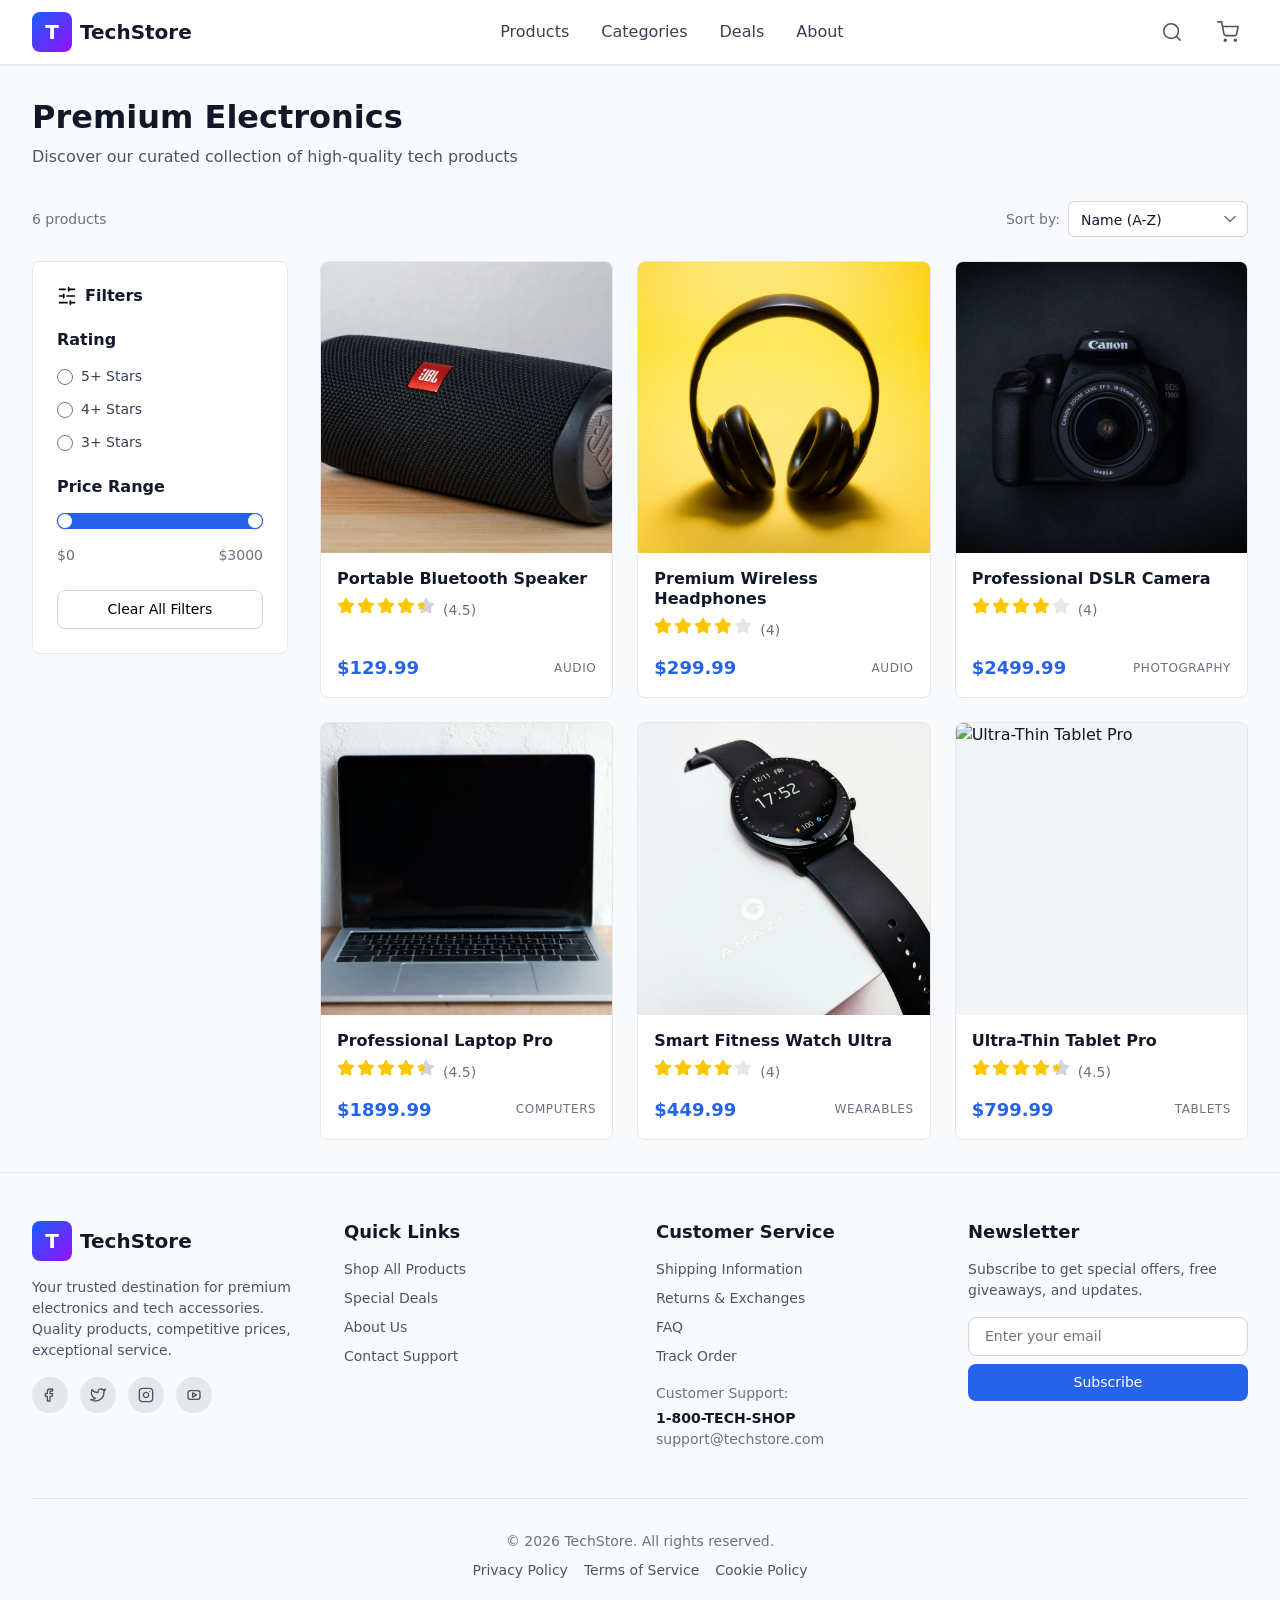
==== commit d2c7b59a: "Create about us page" ====
--- a/index.html
+++ b/index.html
@@ -19,9 +19,9 @@
             </a>
             <nav class="nav" aria-label="Main">
                 <a href="index.html" class="nav__link">Products</a>
-                <a href="#" class="nav__link">Categories</a>
-                <a href="#" class="nav__link">Deals</a>
-                <a href="#" class="nav__link">About</a>
+                <a href="categories.html" class="nav__link">Categories</a>
+                <a href="deals.html" class="nav__link">Deals</a>
+                <a href="about.html" class="nav__link">About</a>
             </nav>
             <div class="header-icons">
                 <button type="button" class="icon-btn" aria-label="Search">
@@ -138,8 +138,8 @@
                     <h3>Quick Links</h3>
                     <ul>
                         <li><a href="index.html">Shop All Products</a></li>
-                        <li><a href="#">Special Deals</a></li>
-                        <li><a href="#">About Us</a></li>
+                        <li><a href="deals.html">Special Deals</a></li>
+                        <li><a href="about.html">About Us</a></li>
                         <li><a href="#">Contact Support</a></li>
                     </ul>
                 </div>
@@ -147,14 +147,14 @@
                 <div class="footer-service">
                     <h3>Customer Service</h3>
                     <ul>
-                        <li><a href="#">Shipping Information</a></li>
-                        <li><a href="#">Returns &amp; Exchanges</a></li>
-                        <li><a href="#">FAQ</a></li>
-                        <li><a href="#">Track Order</a></li>
+                        <li><a href="about.html">Shipping Information</a></li>
+                        <li><a href="about.html">Returns &amp; Exchanges</a></li>
+                        <li><a href="about.html">FAQ</a></li>
+                        <li><a href="about.html">Track Order</a></li>
                     </ul>
                     <div class="footer-service__support">
                         <p>Customer Support:</p>
-                        <p><strong>1-800-TECH-SHOP</strong></p>
+                        <p><strong style = "font-weight: 600;">1-800-TECH-SHOP</strong></p>
                         <p>support@techstore.com</p>
                     </div>
                 </div>
@@ -172,9 +172,9 @@
             <div class="footer-bottom">
                 <p>&copy; 2026 TechStore. All rights reserved.</p>
                 <ul>
-                    <li><a href="#">Privacy Policy</a></li>
-                    <li><a href="#">Terms of Service</a></li>
-                    <li><a href="#">Cookie Policy</a></li>
+                    <li><a href="about.html">Privacy Policy</a></li>
+                    <li><a href="about.html">Terms of Service</a></li>
+                    <li><a href="about.html">Cookie Policy</a></li>
                 </ul>
             </div>
         </div>
--- a/css/footer.css
+++ b/css/footer.css
@@ -29,7 +29,7 @@
 
 .footer-brand p {
     margin-bottom: 16px;
-    color: #6b7280;
+    color: #4A5565;
     font-size: 14px;
 }
 
@@ -62,7 +62,7 @@
 
 .footer h3 {
     margin-bottom: 16px;
-    font-size: 16px;
+    font-size: 18px;
     font-weight: 600;
 }
 
@@ -78,7 +78,7 @@
 }
 
 .footer a {
-    color: #6b7280;
+    color: #4A5565;
     transition: color 0.2s ease;
 }
 
@@ -102,7 +102,7 @@
 
 .footer-newsletter p {
     margin-bottom: 16px;
-    color: #6b7280;
+    color: #4A5565;
     font-size: 14px;
 }
 
--- a/css/components.css
+++ b/css/components.css
@@ -15,18 +15,54 @@
     display: inline-flex;
     align-items: center;
     gap: 2px;
-    font-size: 16px;
     line-height: 1;
 }
 
-.star { display: inline-block; line-height: 1; }
-.star.full, .star--full { color: #fdc700; }
-.star.empty, .star--empty { color: #d1d5db; }
-.star--half { position: relative; width: 1em; height: 1em; }
-.star__half-bg { position: absolute; left: 0; top: 0; color: #d1d5db; line-height: 1; }
+.star {
+    display: inline-flex;
+    width: 18px;
+    height: 18px;
+    align-items: center;
+    justify-content: center;
+    line-height: 1;
+}
+
+.star__icon {
+    width: 100%;
+    height: 100%;
+    overflow: hidden;
+    vertical-align: middle;
+}
+
+.star__icon path {
+    fill: currentColor;
+}
+
+.star.full, .star--full { color: #FDC700; }
+.star.empty, .star--empty { color: #e5e7eb; }
+.star--half {
+    position: relative;
+}
+
+.star__half-bg {
+    position: absolute;
+    left: 0;
+    top: 0;
+    width: 100%;
+    height: 100%;
+    color: #d1d5db;
+    line-height: 1;
+}
+
 .star__half-fg {
-    position: absolute; left: 0; top: 0; width: 50%;
-    overflow: hidden; color: #fdc700; line-height: 1;
+    position: absolute;
+    left: 0;
+    top: 0;
+    width: 50%;
+    height: 100%;
+    overflow: hidden;
+    color: #FDC700;
+    line-height: 1;
 }
 
 .rating-num {
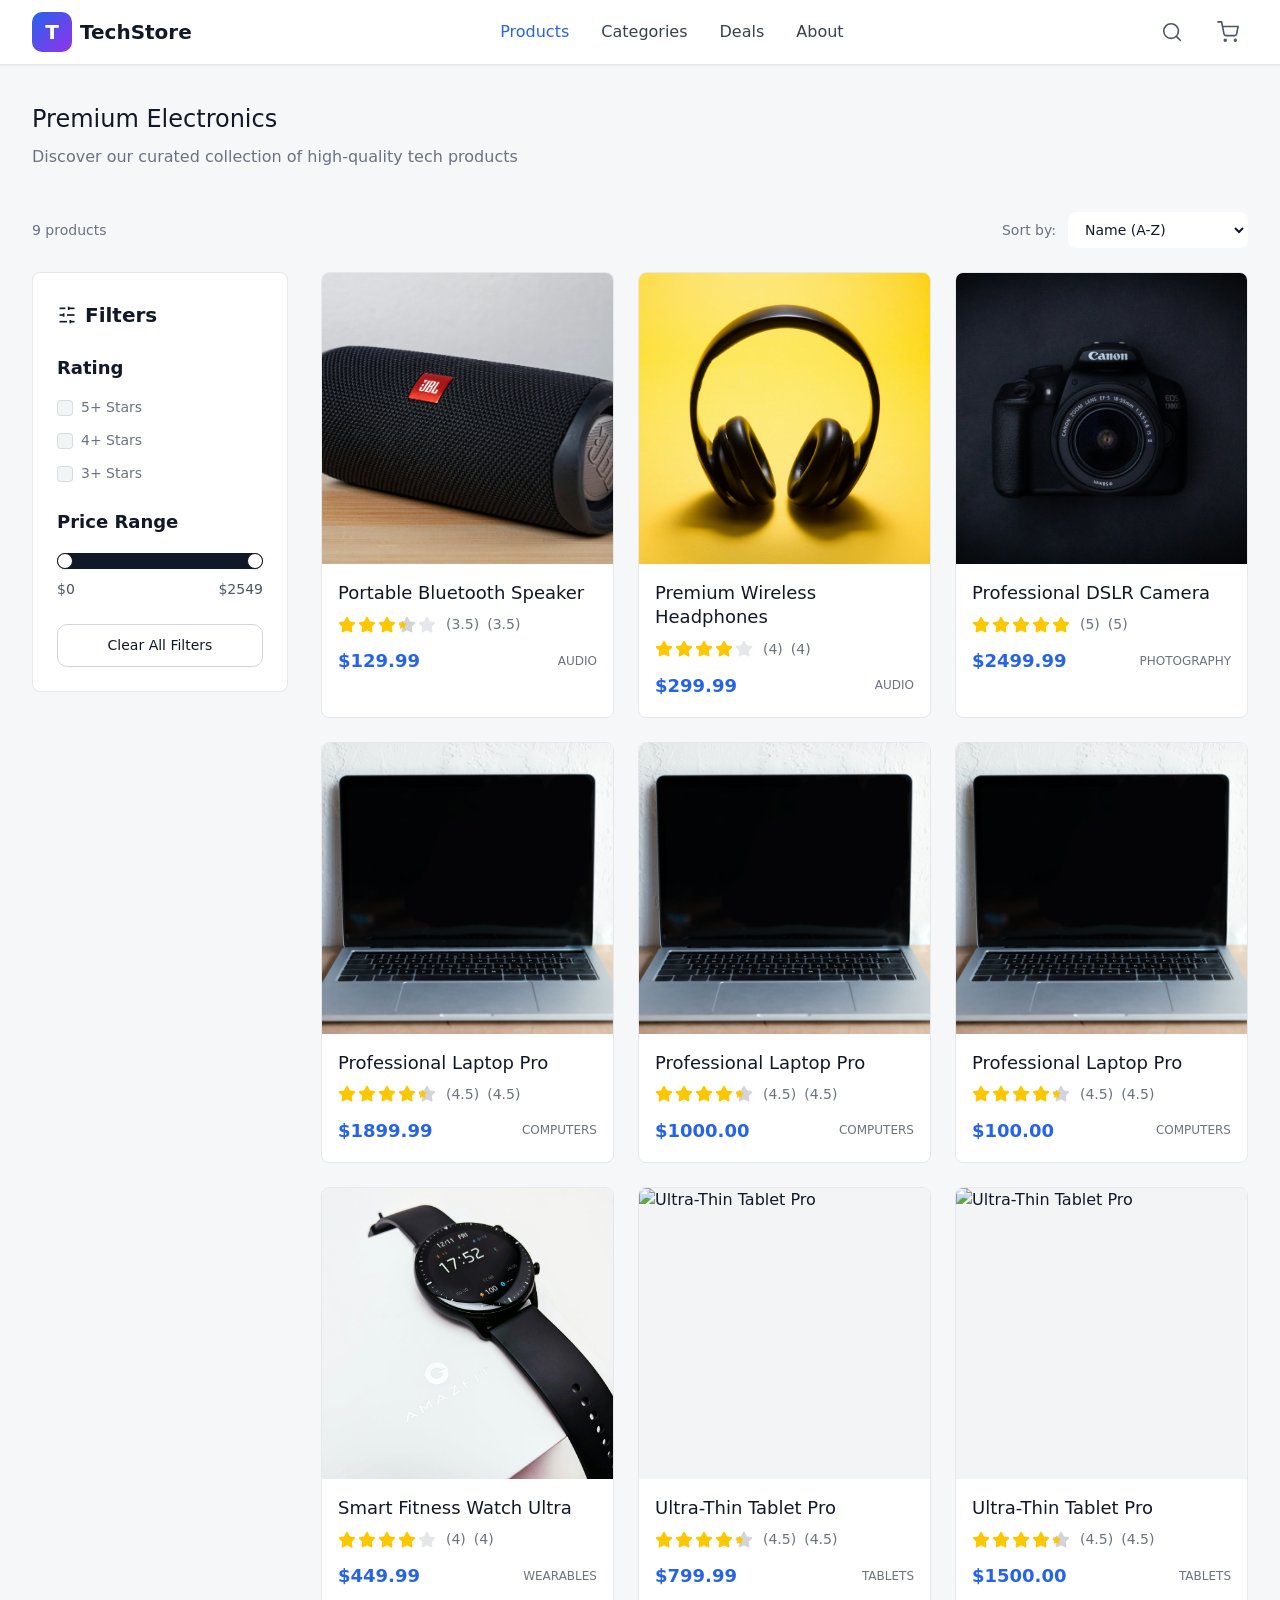
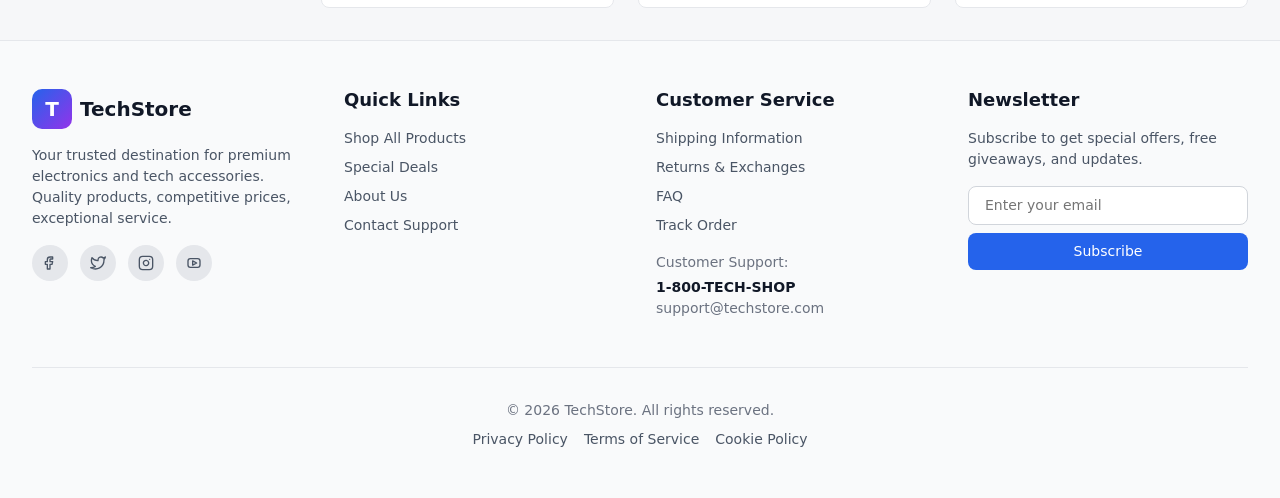
==== commit dc4819b8: "fix: rework and fixes bug w catalog, adding new style" ====
--- a/index.html
+++ b/index.html
@@ -11,178 +11,165 @@
     <link rel="stylesheet" href="css/catalog.css">
 </head>
 <body>
-    <header class="header">
+    <div id="site-header" data-page="products"></div>
+
+    <main class="catalog-main">
         <div class="container">
-            <a href="index.html" class="logo">
-                <span class="logo-icon">T</span>
-                <span class="logo-wordmark">TechStore</span>
-            </a>
-            <nav class="nav" aria-label="Main">
-                <a href="index.html" class="nav__link">Products</a>
-                <a href="categories.html" class="nav__link">Categories</a>
-                <a href="deals.html" class="nav__link">Deals</a>
-                <a href="about.html" class="nav__link">About</a>
-            </nav>
-            <div class="header-icons">
-                <button type="button" class="icon-btn" aria-label="Search">
-                    <svg class="icon-btn__svg" width="22" height="22" viewBox="0 0 24 24" fill="none" stroke="currentColor" stroke-width="1.75" stroke-linecap="round" stroke-linejoin="round" aria-hidden="true"><circle cx="11" cy="11" r="8"/><path d="m21 21-4.3-4.3"/></svg>
-                </button>
-                <a href="cart.html" class="icon-btn cart-link" aria-label="Cart">
-                    <svg class="icon-btn__svg" width="22" height="22" viewBox="0 0 24 24" fill="none" stroke="currentColor" stroke-width="1.75" stroke-linecap="round" stroke-linejoin="round" aria-hidden="true"><circle cx="9" cy="21" r="1"/><circle cx="20" cy="21" r="1"/><path d="M1 1h4l2.68 13.39a2 2 0 0 0 2 1.61h9.72a2 2 0 0 0 2-1.61L23 6H6"/></svg>
-                    <span class="cart-badge" hidden></span>
-                </a>
-                <button type="button" class="icon-btn menu-btn" aria-label="Menu">
-                    <svg class="icon-btn__svg" width="22" height="22" viewBox="0 0 24 24" fill="none" stroke="currentColor" stroke-width="1.75" stroke-linecap="round" stroke-linejoin="round" aria-hidden="true"><line x1="4" y1="6" x2="20" y2="6"/><line x1="4" y1="12" x2="20" y2="12"/><line x1="4" y1="18" x2="20" y2="18"/></svg>
-                </button>
+            <div class="catalog-heading">
+                <h1 id="catalogTitle">Premium Electronics</h1>
+                <p id="catalogSubtitle">Discover our curated collection of high-quality tech products</p>
             </div>
-        </div>
-    </header>
 
-    <main class="container">
-        <div class="catalog-title">
-            <h1>Premium Electronics</h1>
-            <p>Discover our curated collection of high-quality tech products</p>
-        </div>
+            <div class="catalog-toolbar">
+                <div class="toolbar-left">
+                    <button type="button" class="filter-btn-mobile" aria-label="Open filters">
+                        <svg viewBox="0 0 24 24" fill="none" stroke="currentColor" aria-hidden="true">
+                            <line x1="21" y1="4" x2="14" y2="4"></line>
+                            <line x1="10" y1="4" x2="3" y2="4"></line>
+                            <line x1="21" y1="12" x2="12" y2="12"></line>
+                            <line x1="8" y1="12" x2="3" y2="12"></line>
+                            <line x1="21" y1="20" x2="16" y2="20"></line>
+                            <line x1="12" y1="20" x2="3" y2="20"></line>
+                            <line x1="14" y1="2" x2="14" y2="6"></line>
+                            <line x1="8" y1="10" x2="8" y2="14"></line>
+                            <line x1="16" y1="18" x2="16" y2="22"></line>
+                        </svg>
+                        <span>Filters</span>
+                    </button>
+                    <span class="products-count" id="productsCount"></span>
+                </div>
 
-        <div class="catalog-toolbar">
-            <div class="catalog-toolbar__left">
-                <button type="button" class="catalog-filter-btn" aria-label="Filters">
-                    <img src="icons/filters.svg" alt="" width="16" height="16" aria-hidden="true">
-                    <span>Filters</span>
-                </button>
-                <span id="products-count"></span>
-            </div>
-            <div class="sort">
-                <label class="sort__label" for="sort-select">Sort by:</label>
-                <div class="sort-select-wrap">
-                    <select id="sort-select" class="sort-select" onchange="applySortAndFilter()">
-                        <option value="name-asc">Name (A-Z)</option>
-                        <option value="name-desc">Name (Z-A)</option>
+                <div class="toolbar-right">
+                    <label for="sortSelect">Sort by:</label>
+                    <select id="sortSelect" class="sort-select">
+                        <option value="name-az">Name (A-Z)</option>
+                        <option value="name-za">Name (Z-A)</option>
                         <option value="price-asc">Price (Low to High)</option>
                         <option value="price-desc">Price (High to Low)</option>
                     </select>
-                    <span class="sort-select__chev" aria-hidden="true">
-                        <svg width="12" height="8" viewBox="0 0 12 8" fill="none"><path d="M1 1.5 6 6.5 11 1.5" stroke="currentColor" stroke-width="1.5" stroke-linecap="round" stroke-linejoin="round"/></svg>
-                    </span>
                 </div>
             </div>
-        </div>
 
-        <div class="catalog-layout">
-            <aside class="filters">
-                <div class="filters__panel">
-                    <h2 class="filters__title">
-                        <img src="icons/filters.svg" alt="" width="20" height="20" aria-hidden="true">
-                        Filters
-                    </h2>
+            <div class="catalog-layout">
+                <aside class="sidebar" aria-label="Product filters">
+                    <div class="sidebar-inner">
+                        <h2 class="sidebar-title">
+                            <svg viewBox="0 0 24 24" fill="none" stroke="currentColor" aria-hidden="true">
+                                <line x1="21" y1="4" x2="14" y2="4"></line>
+                                <line x1="10" y1="4" x2="3" y2="4"></line>
+                                <line x1="21" y1="12" x2="12" y2="12"></line>
+                                <line x1="8" y1="12" x2="3" y2="12"></line>
+                                <line x1="21" y1="20" x2="16" y2="20"></line>
+                                <line x1="12" y1="20" x2="3" y2="20"></line>
+                                <line x1="14" y1="2" x2="14" y2="6"></line>
+                                <line x1="8" y1="10" x2="8" y2="14"></line>
+                                <line x1="16" y1="18" x2="16" y2="22"></line>
+                            </svg>
+                            Filters
+                        </h2>
 
-                    <div class="filter-group">
-                        <h3 class="filter-group__title">Rating</h3>
-                        <div class="filter-group__options">
-                            <label class="filter-option"><input type="radio" name="rating" value="5"> 5+ Stars</label>
-                            <label class="filter-option"><input type="radio" name="rating" value="4"> 4+ Stars</label>
-                            <label class="filter-option"><input type="radio" name="rating" value="3"> 3+ Stars</label>
+                        <div class="filters-group">
+                            <div class="filter-section">
+                                <h3>Rating</h3>
+                                <div class="rating-options">
+                                    <div class="rating-option">
+                                        <input type="checkbox" id="rating-5" class="custom-checkbox rating-checkbox" value="5">
+                                        <label for="rating-5">5+ Stars</label>
+                                    </div>
+                                    <div class="rating-option">
+                                        <input type="checkbox" id="rating-4" class="custom-checkbox rating-checkbox" value="4">
+                                        <label for="rating-4">4+ Stars</label>
+                                    </div>
+                                    <div class="rating-option">
+                                        <input type="checkbox" id="rating-3" class="custom-checkbox rating-checkbox" value="3">
+                                        <label for="rating-3">3+ Stars</label>
+                                    </div>
+                                </div>
+                            </div>
+
+                            <div class="price-range-section">
+                                <h3>Price Range</h3>
+                                <div class="range-track-wrapper">
+                                    <div class="range-track">
+                                        <div class="range-active" id="rangeActive"></div>
+                                    </div>
+                                    <input type="range" id="minRange" class="range-input" min="0" max="3000" value="0">
+                                    <input type="range" id="maxRange" class="range-input" min="0" max="3000" value="3000">
+                                </div>
+                                <div class="price-labels">
+                                    <span id="minPrice">$0</span>
+                                    <span id="maxPrice">$3000</span>
+                                </div>
+                            </div>
+
+                            <button type="button" class="clear-filters-btn" id="clearFilters">Clear All Filters</button>
                         </div>
                     </div>
+                </aside>
 
-                    <div class="filter-group">
-                        <h3 class="filter-group__title">Price Range</h3>
-                        <div class="dual-slider-container">
-                            <div class="dual-slider-track"></div>
-                            <div class="dual-slider-fill" id="slider-fill"></div>
-                            <input type="range" min="0" max="3000" value="0" id="slider-min" class="dual-slider-input">
-                            <input type="range" min="0" max="3000" value="3000" id="slider-max" class="dual-slider-input">
-                        </div>
-                        <div class="price-labels">
-                            <span id="price-min-label">$0</span>
-                            <span id="price-max-label">$3000</span>
-                        </div>
-                    </div>
-
-                    <button type="button" class="btn-clear" onclick="clearFilters()">Clear All Filters</button>
+                <div class="products-area">
+                    <div class="products-grid" id="productsGrid"></div>
                 </div>
-            </aside>
-
-            <div class="catalog-right">
-                <div class="products-grid" id="products-grid"></div>
             </div>
         </div>
     </main>
 
-    <footer class="footer">
-        <div>
-            <div class="footer-grid">
-                <div class="footer-brand">
-                    <div class="footer-logo">
-                        <div class="logo-icon">T</div>
-                        <span class="logo-text">TechStore</span>
+    <div id="site-footer"></div>
+
+    <div class="filter-overlay" id="filterOverlay"></div>
+
+    <div class="filter-drawer" id="filterDrawer" aria-hidden="true">
+        <div class="filter-drawer-header">
+            <h2>Filters</h2>
+            <button type="button" class="filter-drawer-close" id="filterDrawerClose" aria-label="Close filters">
+                <svg viewBox="0 0 24 24" fill="none" stroke="currentColor" aria-hidden="true"><line x1="18" y1="6" x2="6" y2="18"></line><line x1="6" y1="6" x2="18" y2="18"></line></svg>
+            </button>
+        </div>
+        <div class="filter-drawer-body">
+            <div class="filter-section">
+                <h3>Rating</h3>
+                <div class="rating-options">
+                    <div class="rating-option">
+                        <input type="checkbox" id="mob-rating-5" class="custom-checkbox mob-rating-checkbox" value="5">
+                        <label for="mob-rating-5">5+ Stars</label>
                     </div>
-                    <p>Your trusted destination for premium electronics and tech accessories. Quality products, competitive prices, exceptional service.</p>
-                    <div class="footer-social">
-                        <a href="#" class="footer-social__link" aria-label="Facebook">
-                            <svg class="footer-social__icon" viewBox="0 0 24 24" fill="none" stroke="currentColor" stroke-width="2" stroke-linecap="round" stroke-linejoin="round" aria-hidden="true"><path d="M15 3h-3a4 4 0 0 0-4 4v3H5v4h3v7h4v-7h3l1-4h-4V7a1 1 0 0 1 1-1h3V3z"/></svg>
-                        </a>
-                        <a href="#" class="footer-social__link" aria-label="Twitter">
-                            <svg class="footer-social__icon" viewBox="0 0 24 24" fill="none" stroke="currentColor" stroke-width="2" stroke-linecap="round" stroke-linejoin="round" aria-hidden="true"><path d="M23 3a10.9 10.9 0 0 1-3.14 1.53A4.48 4.48 0 0 0 12 7.5v1A10.66 10.66 0 0 1 3 4s-4 9 5 13a11.64 11.64 0 0 1-7 2c9 5 20 0 20-11.5a4.5 4.5 0 0 0-.08-.83A7.72 7.72 0 0 0 23 3z"/></svg>
-                        </a>
-                        <a href="#" class="footer-social__link" aria-label="Instagram">
-                            <svg class="footer-social__icon" viewBox="0 0 24 24" fill="none" stroke="currentColor" stroke-width="2" stroke-linecap="round" stroke-linejoin="round" aria-hidden="true"><rect x="2" y="2" width="20" height="20" rx="5" ry="5"/><path d="M16 11.37a4 4 0 1 1-3.37-3.37 4 4 0 0 1 3.37 3.37z"/><line x1="17.5" y1="6.5" x2="17.5" y2="6.5"/></svg>
-                        </a>
-                        <a href="#" class="footer-social__link" aria-label="YouTube">
-                            <svg class="footer-social__icon" viewBox="0 0 24 24" fill="none" stroke="currentColor" stroke-width="2" stroke-linecap="round" stroke-linejoin="round" aria-hidden="true"><rect x="3" y="5.5" width="18" height="13" rx="3.5" ry="3.5"/><polygon points="10 8.8 16 12 10 15.2 10 8.8"/></svg>
-                        </a>
+                    <div class="rating-option">
+                        <input type="checkbox" id="mob-rating-4" class="custom-checkbox mob-rating-checkbox" value="4">
+                        <label for="mob-rating-4">4+ Stars</label>
                     </div>
-                </div>
-
-                <div class="footer-links">
-                    <h3>Quick Links</h3>
-                    <ul>
-                        <li><a href="index.html">Shop All Products</a></li>
-                        <li><a href="deals.html">Special Deals</a></li>
-                        <li><a href="about.html">About Us</a></li>
-                        <li><a href="#">Contact Support</a></li>
-                    </ul>
-                </div>
-
-                <div class="footer-service">
-                    <h3>Customer Service</h3>
-                    <ul>
-                        <li><a href="about.html">Shipping Information</a></li>
-                        <li><a href="about.html">Returns &amp; Exchanges</a></li>
-                        <li><a href="about.html">FAQ</a></li>
-                        <li><a href="about.html">Track Order</a></li>
-                    </ul>
-                    <div class="footer-service__support">
-                        <p>Customer Support:</p>
-                        <p><strong style = "font-weight: 600;">1-800-TECH-SHOP</strong></p>
-                        <p>support@techstore.com</p>
+                    <div class="rating-option">
+                        <input type="checkbox" id="mob-rating-3" class="custom-checkbox mob-rating-checkbox" value="3">
+                        <label for="mob-rating-3">3+ Stars</label>
                     </div>
-                </div>
-
-                <div class="footer-newsletter">
-                    <h3>Newsletter</h3>
-                    <p>Subscribe to get special offers, free giveaways, and updates.</p>
-                    <form class="footer-newsletter__form">
-                        <input type="email" name="email" placeholder="Enter your email" required>
-                        <button type="submit">Subscribe</button>
-                    </form>
                 </div>
             </div>
 
-            <div class="footer-bottom">
-                <p>&copy; 2026 TechStore. All rights reserved.</p>
-                <ul>
-                    <li><a href="about.html">Privacy Policy</a></li>
-                    <li><a href="about.html">Terms of Service</a></li>
-                    <li><a href="about.html">Cookie Policy</a></li>
-                </ul>
+            <div class="price-range-section">
+                <h3>Price Range</h3>
+                <div class="range-track-wrapper">
+                    <div class="range-track">
+                        <div class="range-active" id="mob-rangeActive"></div>
+                    </div>
+                    <input type="range" id="mob-minRange" class="range-input" min="0" max="3000" value="0">
+                    <input type="range" id="mob-maxRange" class="range-input" min="0" max="3000" value="3000">
+                </div>
+                <div class="price-labels">
+                    <span id="mob-minPrice">$0</span>
+                    <span id="mob-maxPrice">$3000</span>
+                </div>
             </div>
+
+            <button type="button" class="clear-filters-btn filter-drawer-clear" id="mobClearFilters">Clear All Filters</button>
         </div>
-    </footer>
+    </div>
 
+    <script src="js/header.js"></script>
+    <script src="js/footer.js"></script>
+    <script src="js/layout.js"></script>
     <script src="js/data.js"></script>
     <script src="js/stars.js"></script>
     <script src="js/cart.js"></script>
     <script src="js/catalog.js"></script>
+    <script src="js/filterDrawer.js"></script>
 </body>
 </html>
--- a/css/global.css
+++ b/css/global.css
@@ -1,20 +1,38 @@
 :root {
     --color-text: #111827;
+    --color-text-secondary: #374151;
     --color-muted: #4b5563;
     --color-soft: #6b7280;
+    --color-faint: #9ca3af;
     --color-border: #e5e7eb;
     --color-border-strong: #d1d5db;
-    --color-bg: #f9fafb;
+    --color-bg: #f6f7f9;
+    --color-bg-soft: #f3f4f6;
     --color-white: #ffffff;
+    --color-black: #111827;
     --color-blue: #2563eb;
     --color-blue-dark: #1d4ed8;
     --color-blue-soft: #eff6ff;
     --color-success: #16a34a;
+    --color-danger: #ef4444;
+    --gradient-brand: linear-gradient(135deg, #2563eb, #9333ea);
+    --radius-sm: 8px;
+    --radius-md: 10px;
+    --space-1: 8px;
+    --space-2: 16px;
+    --space-3: 24px;
+    --space-4: 32px;
+    --container-max: 1536px;
     --shadow-sm: 0 1px 2px rgba(17, 24, 39, 0.06);
+    --shadow-card: none;
+    --shadow-card-hover: 0 4px 8px rgba(17, 24, 39, 0.08);
     --shadow-lg: 0 10px 15px -3px rgba(17, 24, 39, 0.1), 0 4px 6px -4px rgba(17, 24, 39, 0.1);
+    --focus-ring: 0 0 0 3px rgba(37, 99, 235, 0.18);
 }
 
-* {
+*,
+*::before,
+*::after {
     margin: 0;
     padding: 0;
     box-sizing: border-box;
@@ -31,6 +49,12 @@
     line-height: 1.5;
     color: var(--color-text);
     background: var(--color-bg);
+}
+
+.page-wrapper {
+    display: flex;
+    min-height: 100vh;
+    flex-direction: column;
 }
 
 img,
@@ -50,6 +74,25 @@
     font: inherit;
 }
 
+button,
+select,
+input {
+    color: inherit;
+}
+
+button {
+    cursor: pointer;
+}
+
+button:disabled {
+    cursor: not-allowed;
+}
+
+:focus-visible {
+    outline: none;
+    box-shadow: var(--focus-ring);
+}
+
 h1,
 h2,
 h3 {
@@ -59,12 +102,12 @@
 
 h1 {
     font-size: 2rem;
-    font-weight: 700;
+    font-weight: 500;
 }
 
 h2 {
     font-size: 1.5rem;
-    font-weight: 700;
+    font-weight: 500;
 }
 
 h3 {
@@ -74,7 +117,7 @@
 
 .container {
     width: 100%;
-    max-width: 1536px;
+    max-width: var(--container-max);
     margin: 0 auto;
     padding: 0 16px;
 }
--- a/css/header.css
+++ b/css/header.css
@@ -1,17 +1,17 @@
 .header {
-    background-color: #fff;
+    background-color: var(--color-white, #fff);
     position: sticky;
     top: 0;
     z-index: 50;
-    border-bottom: 1px solid #e5e7eb;
-    box-shadow: 0 1px 2px rgba(17, 24, 39, 0.06);
+    border-bottom: 1px solid rgba(0, 0, 0, 0.1);
+    box-shadow: var(--shadow-sm, 0 1px 2px rgba(17, 24, 39, 0.06));
 }
 
 .header .container {
     display: flex;
     align-items: center;
     justify-content: space-between;
-    min-height: 64px;
+    height: 64px;
 }
 
 .logo {
@@ -30,11 +30,11 @@
 }
 
 .logo-icon {
-    background-image: linear-gradient(to right bottom, #155DFC 0%, #9810FA 100%);
+    background-image: var(--gradient-brand, linear-gradient(135deg, #2563eb, #9333ea));
     color: white;
     width: 40px;
     height: 40px;
-    border-radius: 8px;
+    border-radius: 10px;
     display: flex;
     align-items: center;
     font-weight: 700;
@@ -59,7 +59,10 @@
     white-space: nowrap;
 }
 
-.nav__link:hover { color: #2563eb; }
+.nav__link:hover,
+.nav__link[aria-current="page"] {
+    color: #2563eb;
+}
 
 .header-icons {
     display: flex;
@@ -113,6 +116,10 @@
     box-sizing: border-box;
 }
 
+.cart-badge[hidden] {
+    display: none;
+}
+
 .menu-btn {
     display: none;
 }
@@ -130,3 +137,46 @@
         display: inline-flex;
     }
 }
+
+.mobile-nav {
+    display: none;
+    position: fixed;
+    top: 64px;
+    left: 0;
+    right: 0;
+    z-index: 40;
+    overflow: hidden;
+    max-height: 0;
+    border-bottom: 1px solid var(--color-border, #e5e7eb);
+    background: var(--color-white, #fff);
+    box-shadow: 0 8px 16px rgba(17, 24, 39, 0.08);
+    transition: max-height 0.25s ease;
+}
+
+.mobile-nav.open {
+    max-height: 320px;
+}
+
+.mobile-nav-links {
+    display: flex;
+    flex-direction: column;
+    padding: 8px 16px 12px;
+}
+
+.mobile-nav-links a {
+    padding: 10px 0;
+    color: #374151;
+    font-size: 16px;
+    transition: color 0.15s ease;
+}
+
+.mobile-nav-links a:hover,
+.mobile-nav-links a[aria-current="page"] {
+    color: #2563eb;
+}
+
+@media (max-width: 767px) {
+    .mobile-nav {
+        display: block;
+    }
+}
--- a/css/footer.css
+++ b/css/footer.css
@@ -50,8 +50,12 @@
     transition: background-color 0.2s ease, color 0.2s ease;
 }
 
-.footer-social__link:hover {
+.footer .footer-social__link:hover {
     background: #2563eb;
+    color: #fff;
+}
+
+.footer .footer-social__link:hover .footer-social__icon {
     color: #fff;
 }
 
@@ -82,7 +86,7 @@
     transition: color 0.2s ease;
 }
 
-.footer a:hover {
+.footer a:not(.footer-social__link):hover {
     color: #2563eb;
 }
 
--- a/css/components.css
+++ b/css/components.css
@@ -1,5 +1,7 @@
 .btn {
-    display: inline-block;
+    display: inline-flex;
+    align-items: center;
+    justify-content: center;
     padding: 12px 24px;
     background: #2563eb;
     color: #fff;
@@ -70,3 +72,158 @@
     color: #6b7280;
     margin-left: 8px;
 }
+
+.product-card {
+    position: relative;
+    display: flex;
+    min-width: 0;
+    height: 100%;
+    flex-direction: column;
+    overflow: hidden;
+    border: 1px solid var(--color-border, #e5e7eb);
+    border-radius: 8px;
+    background: var(--color-white, #fff);
+    box-shadow: var(--shadow-card, none);
+    transition: box-shadow 0.2s ease, transform 0.2s ease;
+}
+
+.product-card:hover {
+    box-shadow: var(--shadow-card-hover, 0 4px 8px rgba(17, 24, 39, 0.1));
+}
+
+.product-card-link {
+    display: block;
+    flex: 1;
+    color: inherit;
+}
+
+.product-image {
+    overflow: hidden;
+    aspect-ratio: 1 / 1;
+    background: var(--color-bg-soft, #f3f4f6);
+}
+
+.product-image img {
+    width: 100%;
+    height: 100%;
+    object-fit: cover;
+    transition: transform 0.3s ease;
+}
+
+.product-card-link:hover .product-image img,
+.product-card:hover .product-image img {
+    transform: scale(1.05);
+}
+
+.product-info {
+    min-height: 128px;
+    padding: 17px 16px 18px;
+}
+
+.product-name {
+    margin: 0 0 9px;
+    color: var(--color-text, #111827);
+    font-size: 18px;
+    font-weight: 500;
+    line-height: 1.35;
+}
+
+.product-rating {
+    display: flex;
+    align-items: center;
+    gap: 8px;
+    margin-bottom: 8px;
+}
+
+.stars {
+    display: inline-flex;
+    align-items: center;
+    gap: 2px;
+}
+
+.rating-value {
+    color: var(--color-soft, #6b7280);
+    font-size: 14px;
+}
+
+.product-meta {
+    display: flex;
+    align-items: center;
+    justify-content: space-between;
+    gap: 12px;
+    margin-top: 12px;
+}
+
+.product-price {
+    color: var(--color-blue, #2563eb);
+    font-size: 18px;
+    font-weight: 700;
+}
+
+.product-category {
+    color: var(--color-soft, #6b7280);
+    font-size: 12px;
+    text-transform: uppercase;
+    white-space: nowrap;
+}
+
+.product-card-footer {
+    position: absolute;
+    left: 16px;
+    right: 16px;
+    bottom: 16px;
+    opacity: 0;
+    transform: translateY(6px);
+    transition: opacity 0.2s ease, transform 0.2s ease;
+}
+
+.product-card:hover .product-card-footer,
+.product-card:focus-within .product-card-footer {
+    opacity: 1;
+    transform: translateY(0);
+}
+
+.add-to-cart-btn {
+    display: inline-flex;
+    width: 100%;
+    min-height: 42px;
+    align-items: center;
+    justify-content: center;
+    padding: 10px 16px;
+    border: none;
+    border-radius: 8px;
+    background: var(--color-black, #111827);
+    color: var(--color-white, #fff);
+    font-size: 14px;
+    font-weight: 500;
+    transition: background-color 0.2s ease, opacity 0.2s ease;
+}
+
+.add-to-cart-btn:hover {
+    background: var(--color-text-secondary, #374151);
+}
+
+.add-to-cart-btn:disabled {
+    background: #059669;
+    color: #fff;
+    opacity: 1;
+}
+
+.no-results {
+    grid-column: 1 / -1;
+    padding: 80px 0;
+    text-align: center;
+}
+
+.no-results-title {
+    margin: 0 0 8px;
+    color: var(--color-soft, #6b7280);
+    font-size: 18px;
+    font-weight: 500;
+}
+
+.no-results-sub {
+    margin: 0;
+    color: var(--color-soft, #6b7280);
+    font-size: 14px;
+}
--- a/css/catalog.css
+++ b/css/catalog.css
@@ -1,347 +1,377 @@
-main.container {
-    padding-top: 32px;
+.catalog-main {
+    flex: 1;
+    background: var(--color-bg);
+}
+
+.catalog-main .container {
+    padding-top: 36px;
     padding-bottom: 32px;
 }
 
-.catalog-title {
-    margin-bottom: 32px;
-}
-
-.catalog-title h1 {
-    margin-bottom: 8px;
-}
-
-.catalog-title p {
-    color: #4b5563;
+.catalog-heading {
+    margin-bottom: 43px;
+}
+
+.catalog-heading h1 {
+    margin: 0 0 8px;
+    color: var(--color-text);
+    font-size: 24px;
+    font-weight: 500;
+    line-height: 1.5;
+}
+
+.catalog-heading p {
+    color: var(--color-soft);
 }
 
 .catalog-toolbar {
     display: flex;
-    align-items: center;
+    flex-direction: column;
     justify-content: space-between;
+    align-items: flex-start;
     gap: 16px;
     margin-bottom: 24px;
-    font-size: 14px;
-    color: #6b7280;
-}
-
-.catalog-toolbar__left {
-    display: flex;
-    align-items: center;
-    gap: 8px;
-}
-
-.catalog-filter-btn {
-    display: none;
+}
+
+.toolbar-left,
+.toolbar-right {
+    display: flex;
+    align-items: center;
+    gap: 12px;
+}
+
+.toolbar-left {
+    min-width: 256px;
+}
+
+.toolbar-right label,
+.products-count {
+    color: var(--color-soft);
+    font-size: 14px;
+}
+
+.filter-btn-mobile {
+    display: inline-flex;
     align-items: center;
     gap: 8px;
     padding: 8px 16px;
-    border: 1px solid #d1d5db;
-    border-radius: 8px;
-    background: #fff;
-    color: #111827;
-    font-size: 14px;
-    cursor: pointer;
-    transition: background-color 0.2s ease;
-}
-
-.catalog-filter-btn:hover {
-    background: #f9fafb;
+    border: 1px solid var(--color-border);
+    border-radius: var(--radius-sm);
+    background: var(--color-white);
+    color: var(--color-text-secondary);
+    font-size: 14px;
+    transition: background-color 0.15s ease, border-color 0.15s ease;
+}
+
+.filter-btn-mobile:hover {
+    background: var(--color-bg);
+}
+
+.filter-btn-mobile svg,
+.sidebar-title svg {
+    width: 20px;
+    height: 20px;
+    flex-shrink: 0;
+    stroke-width: 2;
+}
+
+.sort-select {
+    width: 180px;
+    max-width: 52vw;
+    padding: 8px 12px;
+    border: 1px solid transparent;
+    border-radius: var(--radius-sm);
+    background: var(--color-white);
+    color: var(--color-text);
+    font-size: 14px;
+    outline: none;
+    transition: border-color 0.15s ease, box-shadow 0.15s ease;
+}
+
+.sort-select:focus {
+    border-color: var(--color-blue);
+    box-shadow: var(--focus-ring);
 }
 
 .catalog-layout {
     display: flex;
-    gap: 32px;
+    gap: 33px;
     align-items: flex-start;
 }
 
-.filters {
+.sidebar {
+    display: none;
     width: 256px;
     flex-shrink: 0;
+}
+
+.sidebar-inner {
     position: sticky;
     top: 96px;
-}
-
-.filters__panel {
-    padding: 24px;
-    border: 1px solid #e5e7eb;
-    border-radius: 8px;
-    background: #fff;
-}
-
-.filters__title {
+    padding: 27px 24px 24px;
+    border: 1px solid var(--color-border);
+    border-radius: var(--radius-sm);
+    background: var(--color-white);
+}
+
+.sidebar-title {
     display: flex;
     align-items: center;
     gap: 8px;
-    margin-bottom: 24px;
-    font-size: 16px;
+    margin: 0 0 24px;
+    font-size: 20px;
     font-weight: 600;
-}
-
-.filter-group + .filter-group {
-    margin-top: 24px;
-}
-
-.filter-group__title {
-    margin-bottom: 16px;
-    font-size: 16px;
+    line-height: 1.5;
+}
+
+.filters-group,
+.rating-options {
+    display: flex;
+    flex-direction: column;
+}
+
+.filters-group {
+    gap: 24px;
+}
+
+.rating-options {
+    gap: 12px;
+}
+
+.filter-section h3,
+.price-range-section h3 {
+    margin: 0 0 16px;
+    font-size: 18px;
     font-weight: 600;
-}
-
-.filter-group__options {
-    display: grid;
-    gap: 12px;
-}
-
-.filter-option {
+    line-height: 1.5;
+}
+
+.rating-option {
     display: flex;
     align-items: center;
     gap: 8px;
-    color: #374151;
+}
+
+.rating-option label {
+    color: var(--color-soft);
     font-size: 14px;
     cursor: pointer;
-}
-
-.filter-option input[type="radio"] {
+    user-select: none;
+}
+
+.custom-checkbox {
+    position: relative;
     width: 16px;
     height: 16px;
-    accent-color: #2563eb;
-}
-
-.dual-slider-container {
+    flex-shrink: 0;
+    border: 1px solid rgba(0, 0, 0, 0.1);
+    border-radius: 4px;
+    appearance: none;
+    -webkit-appearance: none;
+    background: var(--color-bg-soft);
+    cursor: pointer;
+}
+
+.custom-checkbox:checked {
+    border-color: var(--color-black);
+    background: var(--color-black);
+}
+
+.custom-checkbox:checked::after {
+    content: "";
+    position: absolute;
+    left: 4px;
+    top: 1px;
+    width: 5px;
+    height: 9px;
+    border-right: 2px solid var(--color-white);
+    border-bottom: 2px solid var(--color-white);
+    transform: rotate(45deg);
+}
+
+.price-range-section {
+    width: 100%;
+}
+
+.range-track-wrapper {
     position: relative;
     display: flex;
     align-items: center;
-    height: 16px;
-    margin-bottom: 16px;
-}
-
-.dual-slider-track {
-    position: absolute;
-    inset: 0;
-    border-radius: 999px;
-    background: #e5e7eb;
-}
-
-.dual-slider-fill {
-    position: absolute;
-    top: 0;
-    bottom: 0;
-    left: 0;
-    border-radius: 999px;
-    background: #2563eb;
-}
-
-.dual-slider-input {
+    height: 20px;
+}
+
+.range-track {
     position: absolute;
     width: 100%;
+    height: 16px;
+    overflow: hidden;
+    border-radius: 999px;
+    background: var(--color-border);
+}
+
+.range-active {
+    position: absolute;
+    height: 100%;
+    border-radius: 999px;
+    background: var(--color-black);
+}
+
+.range-input {
+    position: absolute;
+    width: 100%;
+    height: 100%;
     margin: 0;
-    background: transparent;
     appearance: none;
     -webkit-appearance: none;
+    background: transparent;
     pointer-events: none;
 }
 
-.dual-slider-input::-webkit-slider-thumb {
+.range-input::-webkit-slider-thumb {
     width: 16px;
     height: 16px;
-    border: 1px solid #2563eb;
+    border: 1px solid var(--color-black);
     border-radius: 50%;
-    background: #fff;
     appearance: none;
     -webkit-appearance: none;
+    background: var(--color-white);
+    box-shadow: 0 1px 2px rgba(17, 24, 39, 0.12);
+    cursor: pointer;
     pointer-events: auto;
-    box-shadow: 0 1px 2px rgba(17, 24, 39, 0.18);
-    cursor: pointer;
-}
-
-.dual-slider-input::-moz-range-thumb {
+}
+
+.range-input::-moz-range-thumb {
     width: 16px;
     height: 16px;
-    border: 1px solid #2563eb;
+    border: 1px solid var(--color-black);
     border-radius: 50%;
-    background: #fff;
+    background: var(--color-white);
+    box-shadow: 0 1px 2px rgba(17, 24, 39, 0.12);
+    cursor: pointer;
     pointer-events: auto;
-    box-shadow: 0 1px 2px rgba(17, 24, 39, 0.18);
-    cursor: pointer;
 }
 
 .price-labels {
     display: flex;
-    align-items: center;
     justify-content: space-between;
-    color: #6b7280;
-    font-size: 14px;
-}
-
-.btn-clear {
+    margin-top: 8px;
+    color: var(--color-muted);
+    font-size: 14px;
+}
+
+.clear-filters-btn {
     width: 100%;
-    margin-top: 24px;
-    padding: 8px 16px;
-    border: 1px solid #d1d5db;
-    border-radius: 8px;
-    background: #fff;
-    font-size: 14px;
-    cursor: pointer;
-    transition: background-color 0.2s ease;
-}
-
-.btn-clear:hover {
-    background: #f9fafb;
-}
-
-.catalog-right {
+    padding: 10px 16px;
+    border: 1px solid var(--color-border-strong);
+    border-radius: var(--radius-md);
+    background: var(--color-white);
+    color: var(--color-text);
+    font-size: 14px;
+    text-align: center;
+    transition: background-color 0.15s ease, border-color 0.15s ease;
+}
+
+.clear-filters-btn:hover {
+    border-color: var(--color-faint);
+    background: var(--color-bg-soft);
+}
+
+.products-area {
     flex: 1;
     min-width: 0;
 }
 
-.sort {
-    display: flex;
-    align-items: center;
-    gap: 8px;
-}
-
-.sort__label {
-    color: #6b7280;
-    font-size: 14px;
-}
-
-.sort-select-wrap {
-    position: relative;
-}
-
-.sort-select {
-    width: 180px;
-    min-width: 180px;
-    height: 36px;
-    padding: 8px 36px 8px 12px;
-    border: 1px solid #d1d5db;
-    border-radius: 6px;
-    background: #fff;
-    color: #111827;
-    font-size: 14px;
-    appearance: none;
-    cursor: pointer;
-}
-
-.sort-select__chev {
-    position: absolute;
-    top: 50%;
-    right: 12px;
-    transform: translateY(-50%);
-    color: #6b7280;
-    pointer-events: none;
-}
-
 .products-grid {
     display: grid;
-    grid-template-columns: repeat(3, minmax(0, 1fr));
+    grid-template-columns: 1fr;
     gap: 24px;
 }
 
-.product-card {
-    display: flex;
+.filter-overlay {
+    display: none;
+    position: fixed;
+    inset: 0;
+    z-index: 100;
+    background: rgba(0, 0, 0, 0.5);
+    opacity: 0;
+    transition: opacity 0.25s ease;
+}
+
+.filter-overlay.active {
+    display: block;
+    opacity: 1;
+}
+
+.filter-drawer {
+    position: fixed;
+    inset: 0 auto 0 0;
+    z-index: 101;
+    display: flex;
+    width: 300px;
+    max-width: 85vw;
     flex-direction: column;
-    height: 100%;
-    overflow: hidden;
-    border: 1px solid #e5e7eb;
-    border-radius: 8px;
-    background: #fff;
-    transition: box-shadow 0.2s ease;
-}
-
-.product-card:hover {
-    box-shadow: 0 10px 15px -3px rgba(17, 24, 39, 0.1), 0 4px 6px -4px rgba(17, 24, 39, 0.1);
-}
-
-.product-card__media {
-    display: block;
-    overflow: hidden;
-    aspect-ratio: 1 / 1;
-    background: #f3f4f6;
-}
-
-.product-card__media img {
-    width: 100%;
-    height: 100%;
-    object-fit: cover;
-    transition: transform 0.3s ease;
-}
-
-.product-card:hover .product-card__media img {
-    transform: scale(1.05);
-}
-
-.product-card__info {
+    overflow-y: auto;
+    background: var(--color-white);
+    transform: translateX(-100%);
+    transition: transform 0.25s ease;
+}
+
+.filter-drawer.open {
+    transform: translateX(0);
+}
+
+.filter-drawer-header {
+    display: flex;
+    align-items: center;
+    justify-content: space-between;
+    padding: 20px 24px;
+    border-bottom: 1px solid var(--color-border);
+}
+
+.filter-drawer-header h2 {
+    font-size: 18px;
+    font-weight: 600;
+}
+
+.filter-drawer-close {
+    display: flex;
+    width: 32px;
+    height: 32px;
+    align-items: center;
+    justify-content: center;
+    border: none;
+    border-radius: 50%;
+    background: transparent;
+    color: var(--color-soft);
+    transition: background-color 0.15s ease, color 0.15s ease;
+}
+
+.filter-drawer-close:hover {
+    background: var(--color-bg-soft);
+    color: var(--color-text);
+}
+
+.filter-drawer-close svg {
+    width: 20px;
+    height: 20px;
+}
+
+.filter-drawer-body {
     display: flex;
     flex: 1;
     flex-direction: column;
-    padding: 16px;
-}
-
-.product-card__name {
-    margin-bottom: 8px;
-    font-size: 16px;
-    font-weight: 600;
-}
-
-.product-card__rating {
-    margin-bottom: 12px;
-}
-
-.product-card__bottom {
-    display: flex;
-    align-items: center;
-    justify-content: space-between;
+    gap: 28px;
+    padding: 24px;
+}
+
+.filter-drawer-clear {
     margin-top: auto;
 }
 
-.product-card__price {
-    color: #2563eb;
-    font-size: 18px;
-    font-weight: 700;
-}
-
-.product-card__category {
-    color: #6b7280;
-    font-size: 12px;
-    letter-spacing: 0.05em;
-    text-transform: uppercase;
-}
-
-@media (max-width: 1023px) {
-    .catalog-filter-btn {
-        display: inline-flex;
-    }
-
-    .catalog-layout {
-        flex-direction: column;
-    }
-
-    .filters {
-        width: 100%;
-        position: static;
-        display: none;
-    }
-
-    .filters.filters--open {
-        display: block;
-    }
-}
-
-@media (max-width: 767px) {
+@media (min-width: 640px) {
     .catalog-toolbar {
-        flex-direction: column;
-        align-items: stretch;
-    }
-
-    .catalog-toolbar__left,
-    .sort {
-        justify-content: space-between;
-    }
-
-    .sort-select {
-        min-width: 0;
+        flex-direction: row;
+        align-items: center;
     }
 
     .products-grid {
@@ -349,8 +379,42 @@
     }
 }
 
+@media (min-width: 1024px) {
+    .filter-btn-mobile {
+        display: none;
+    }
+
+    .sidebar {
+        display: block;
+    }
+
+    .products-grid {
+        grid-template-columns: repeat(3, minmax(0, 1fr));
+    }
+}
+
+@media (min-width: 1280px) {
+    .catalog-main .container {
+        max-width: 1536px;
+    }
+
+    .products-grid {
+        grid-template-columns: repeat(3, minmax(0, 1fr));
+    }
+}
+
 @media (max-width: 639px) {
-    .products-grid {
-        grid-template-columns: 1fr;
-    }
-}
+    .catalog-main .container {
+        padding-top: 24px;
+    }
+
+    .toolbar-left,
+    .toolbar-right {
+        width: 100%;
+        justify-content: space-between;
+    }
+
+    .sort-select {
+        width: 180px;
+    }
+}
